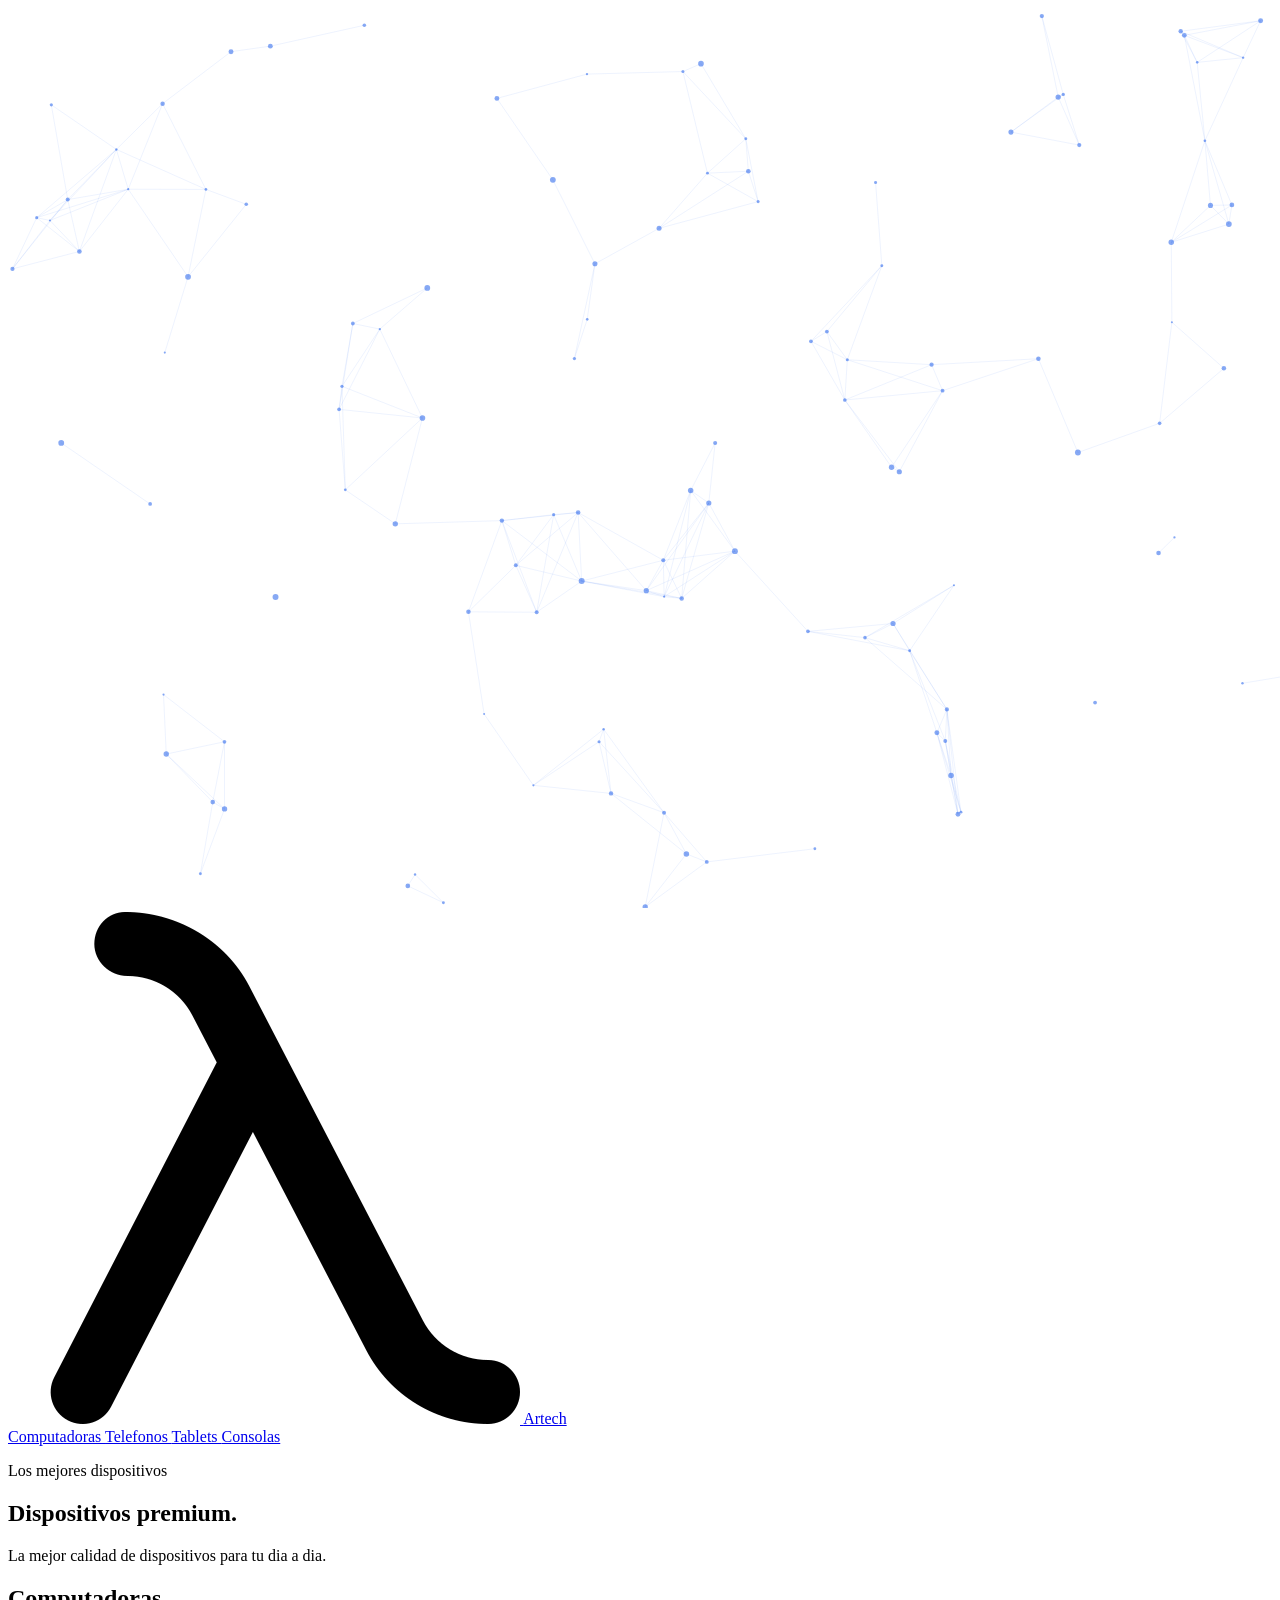
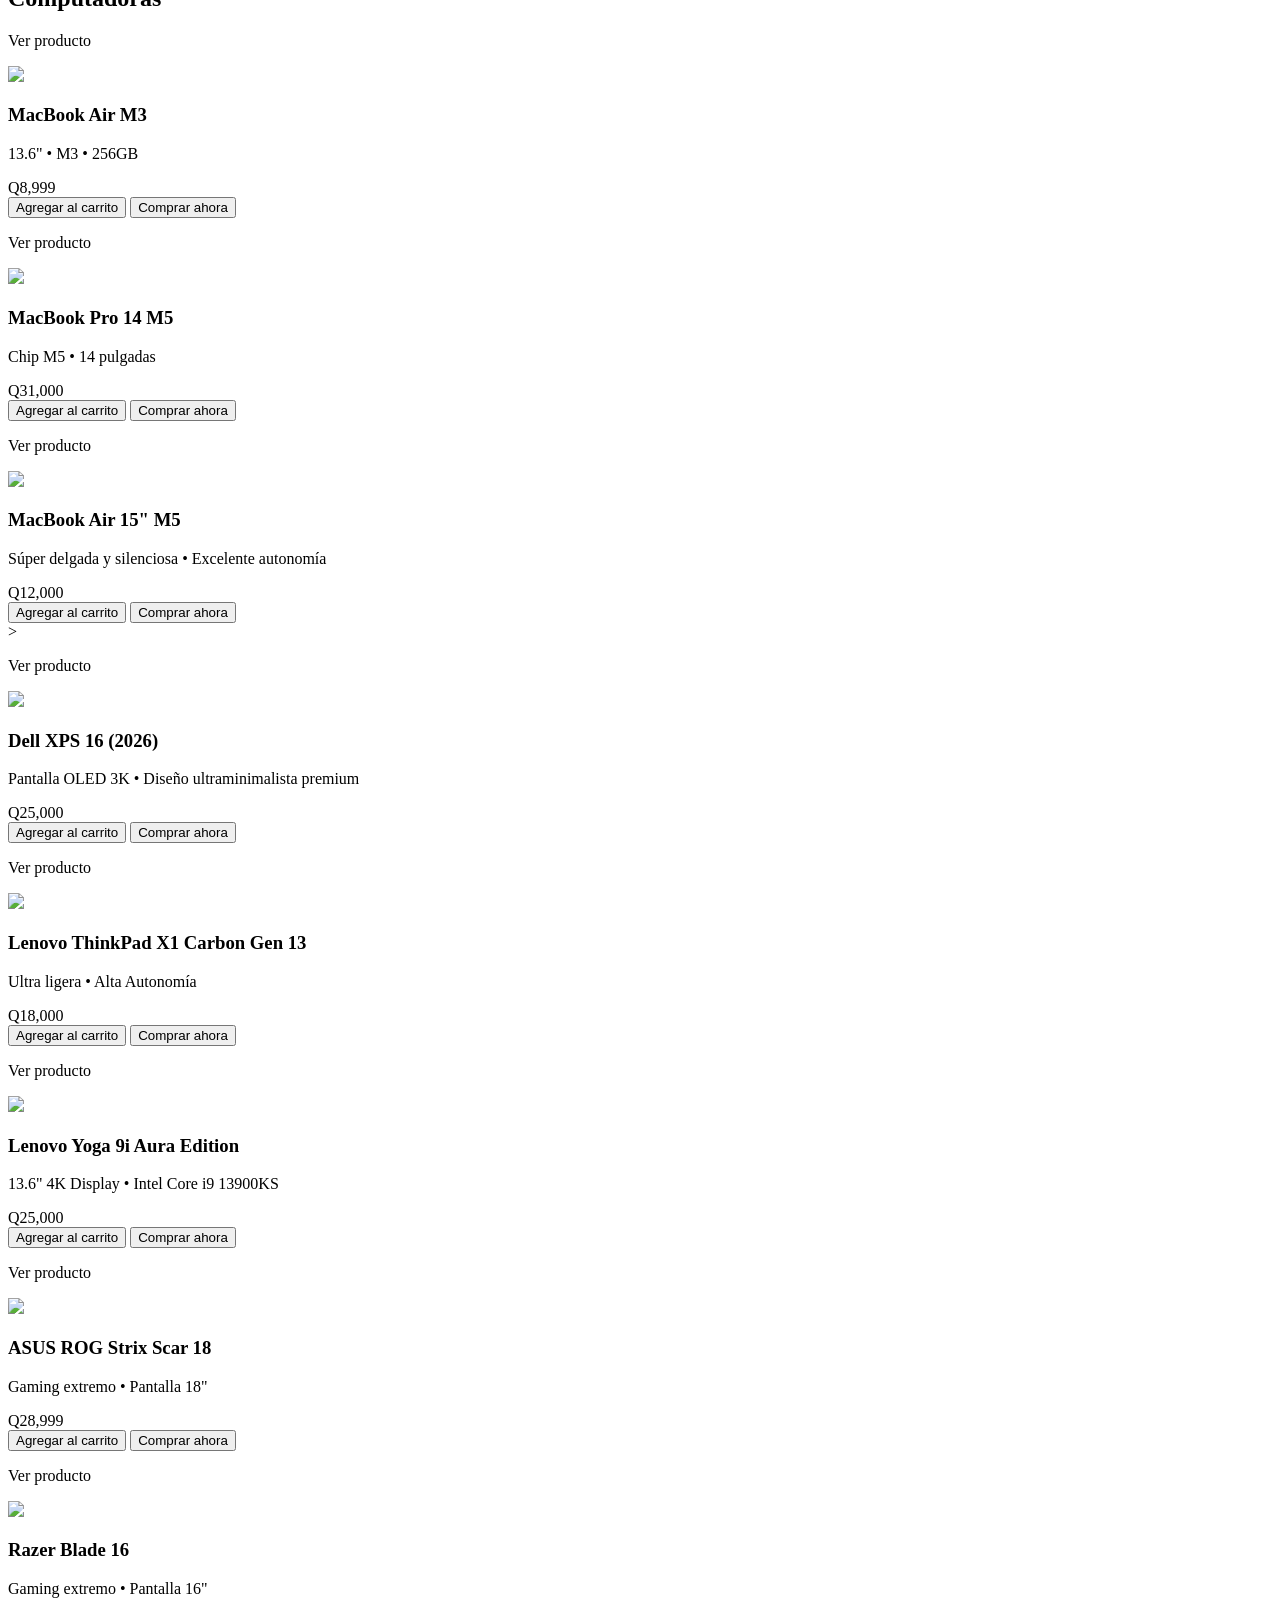
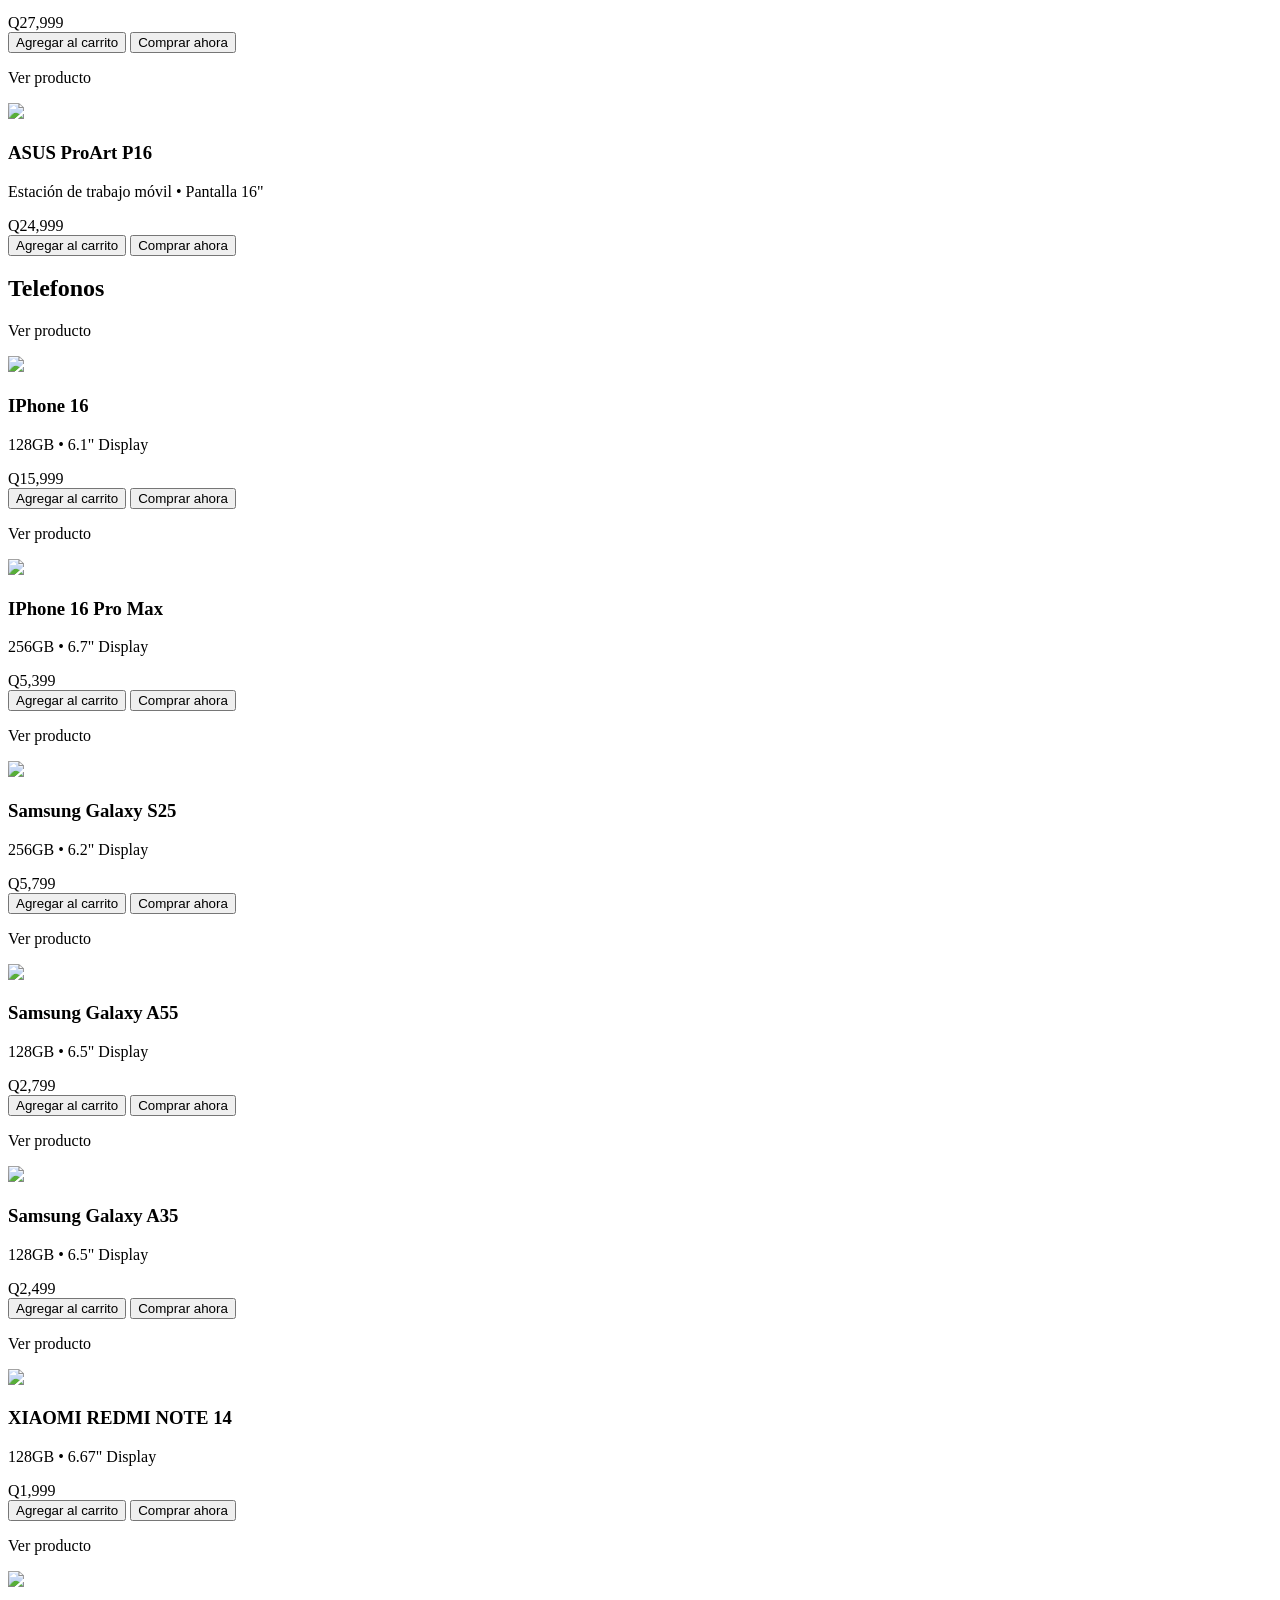
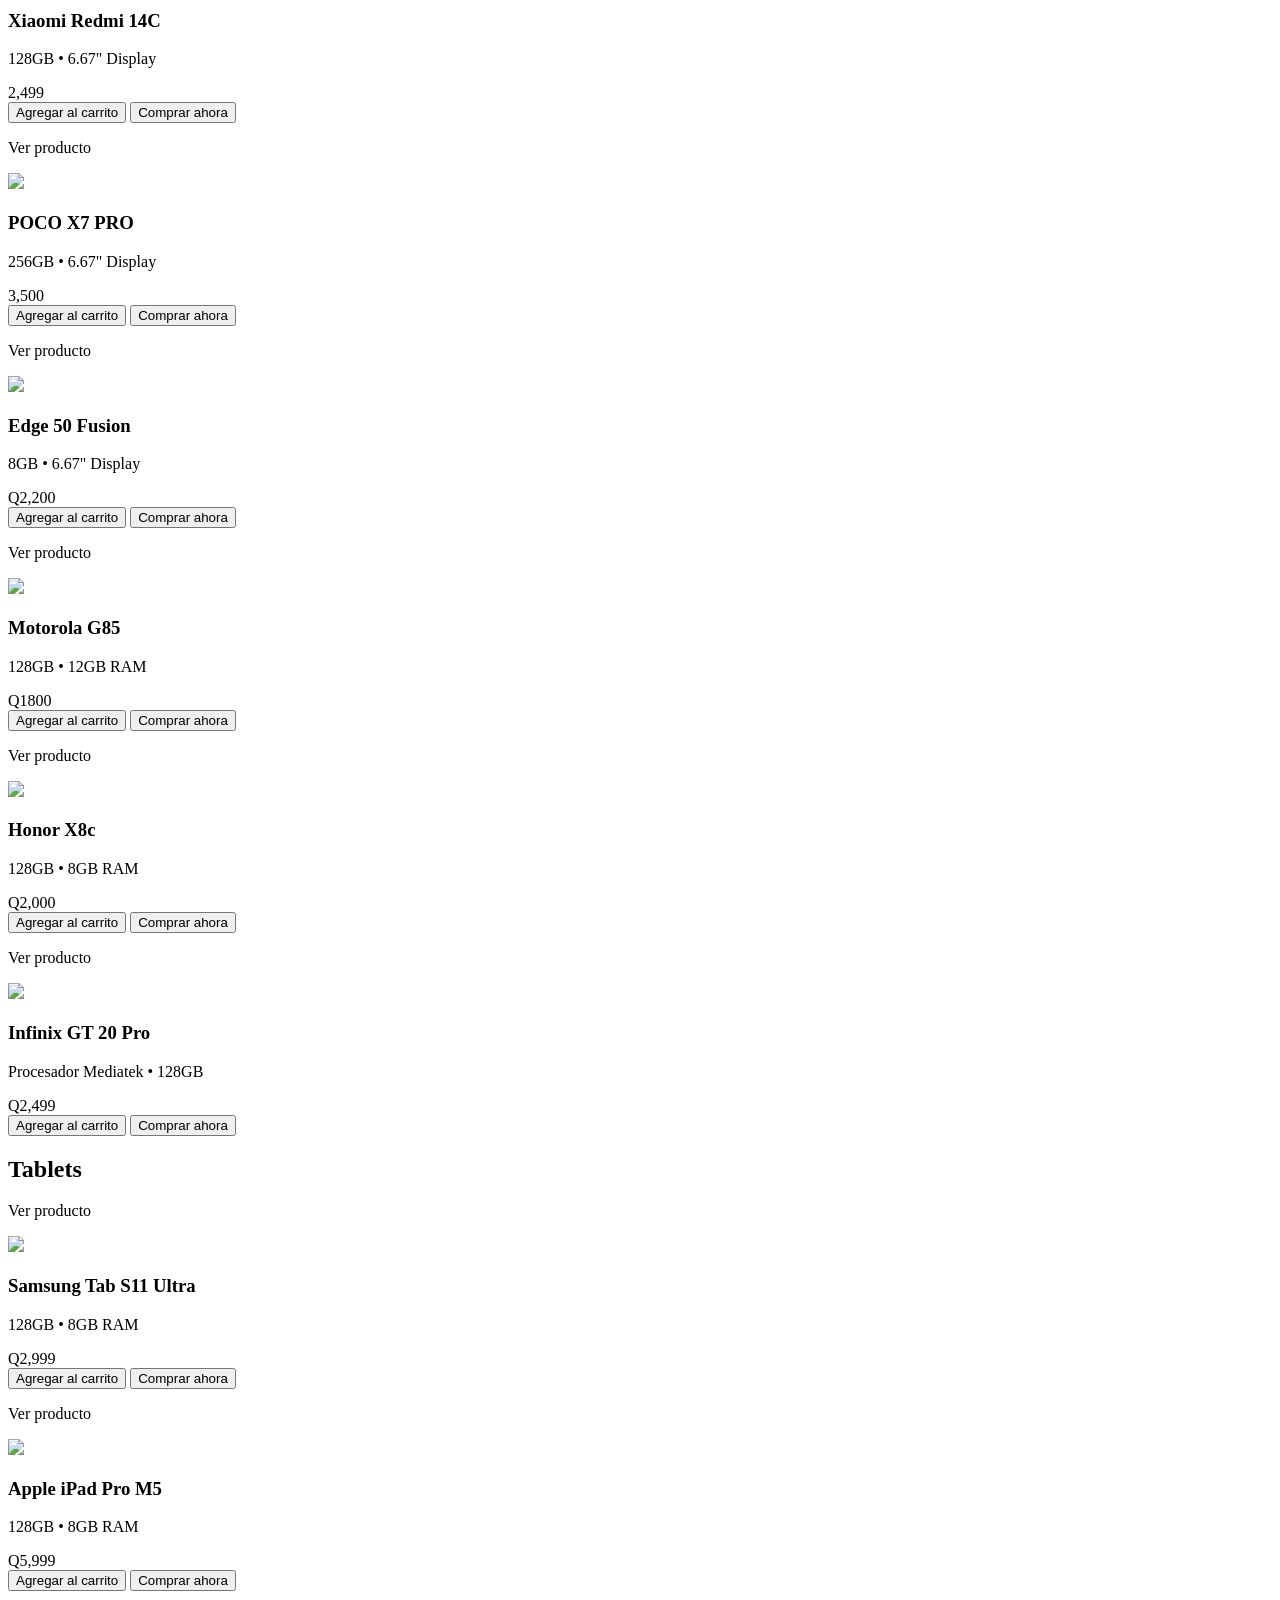
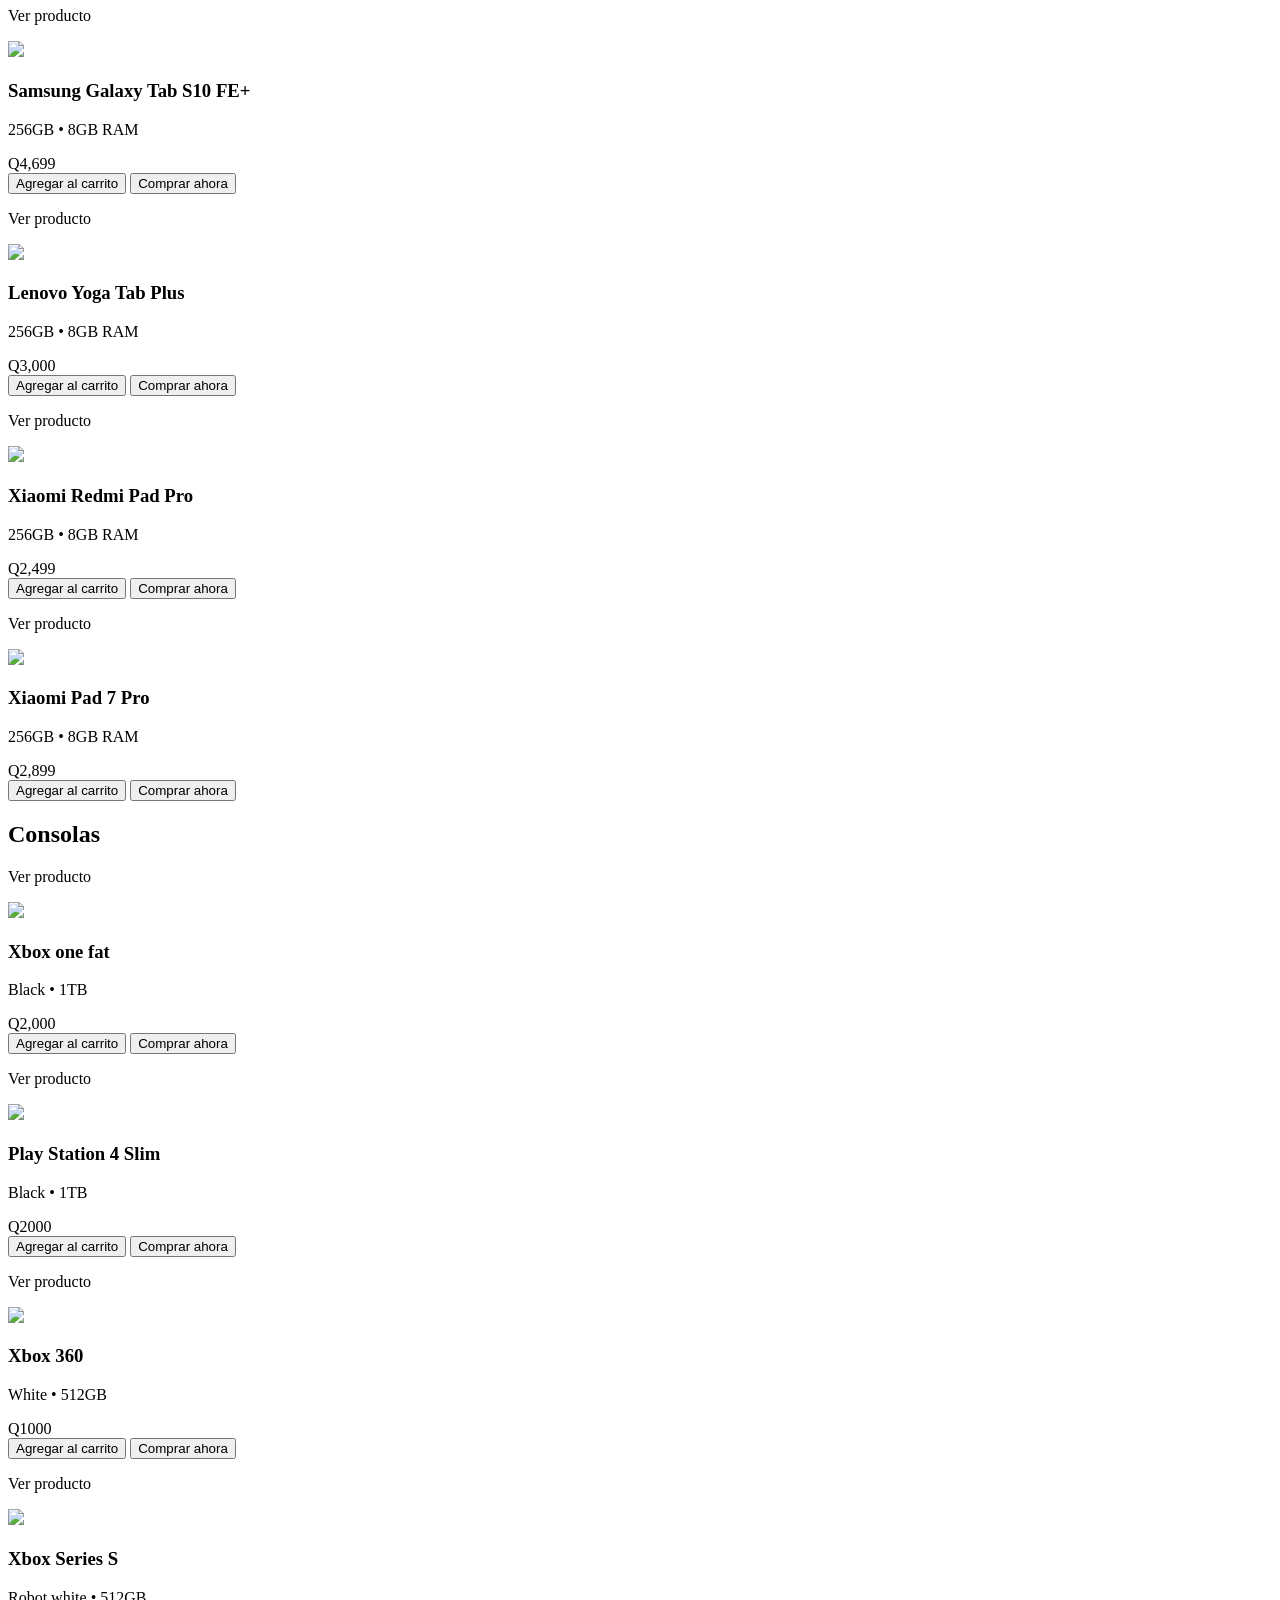
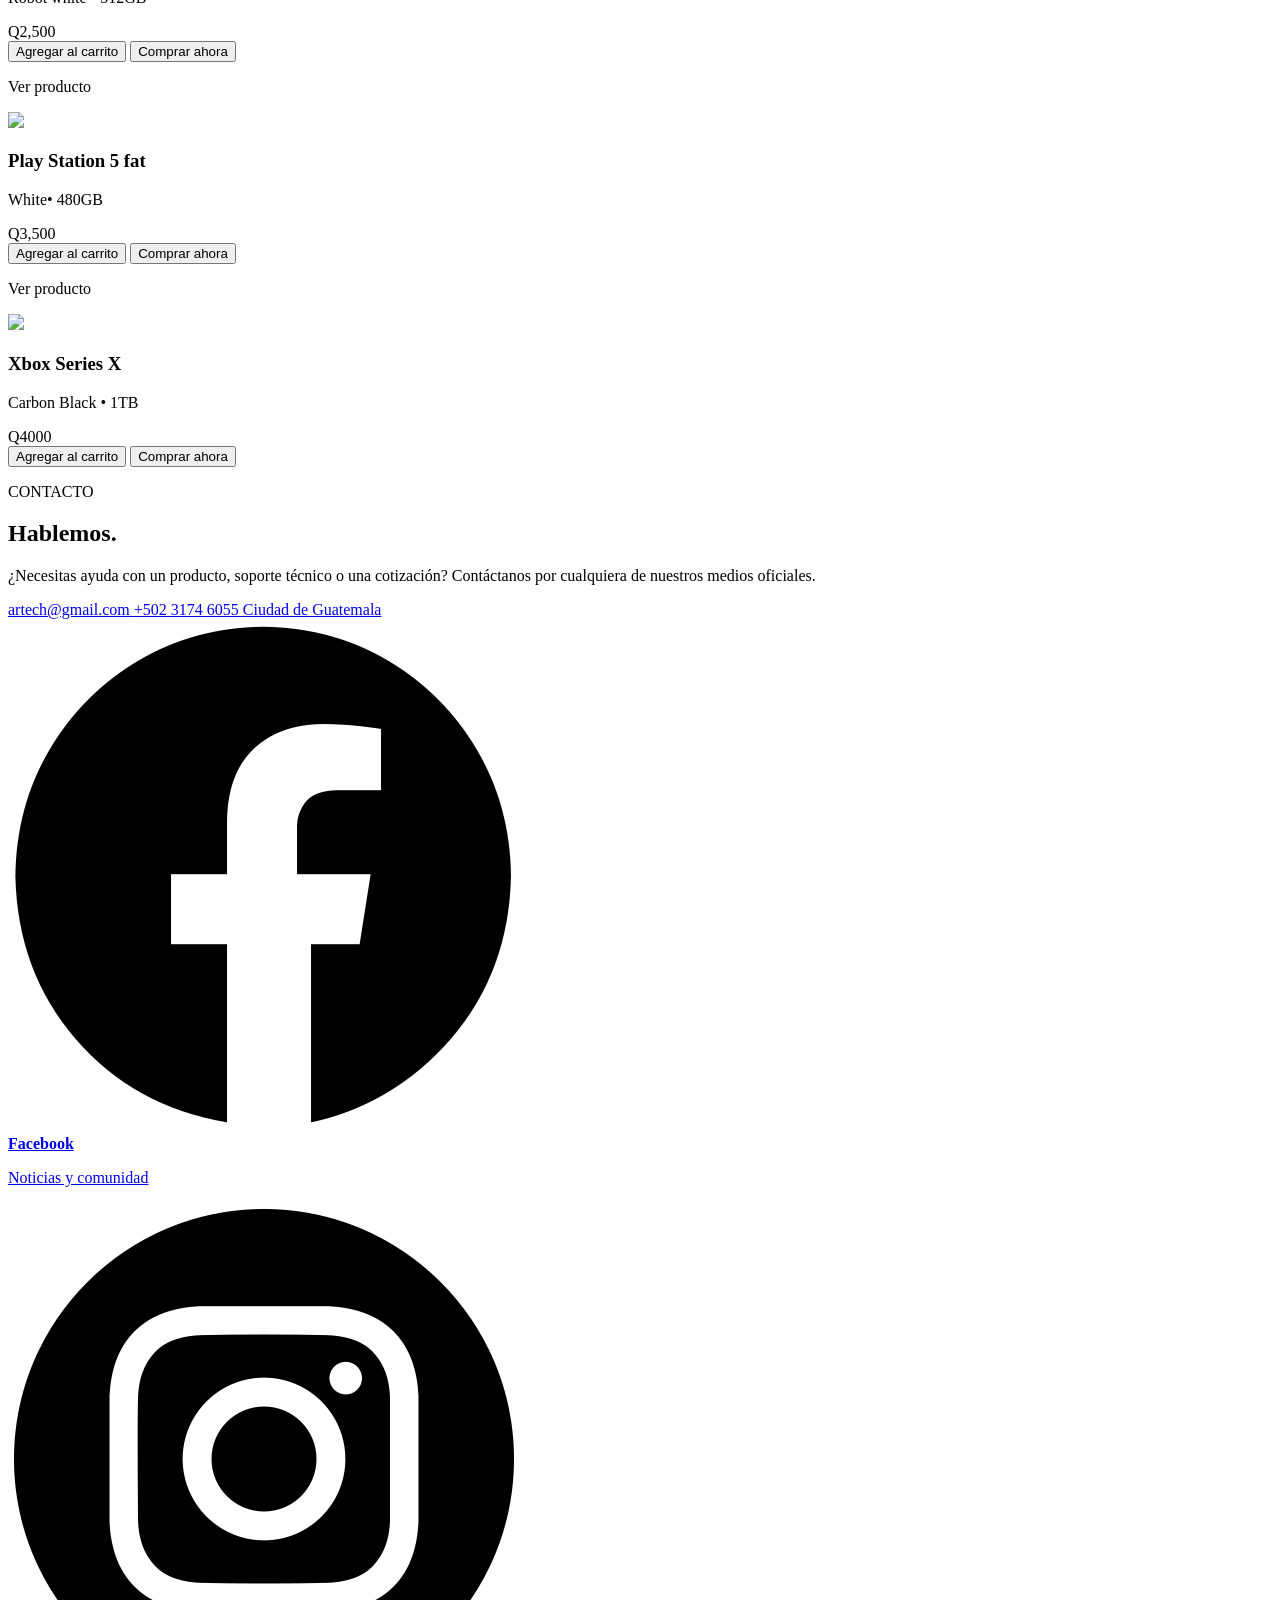
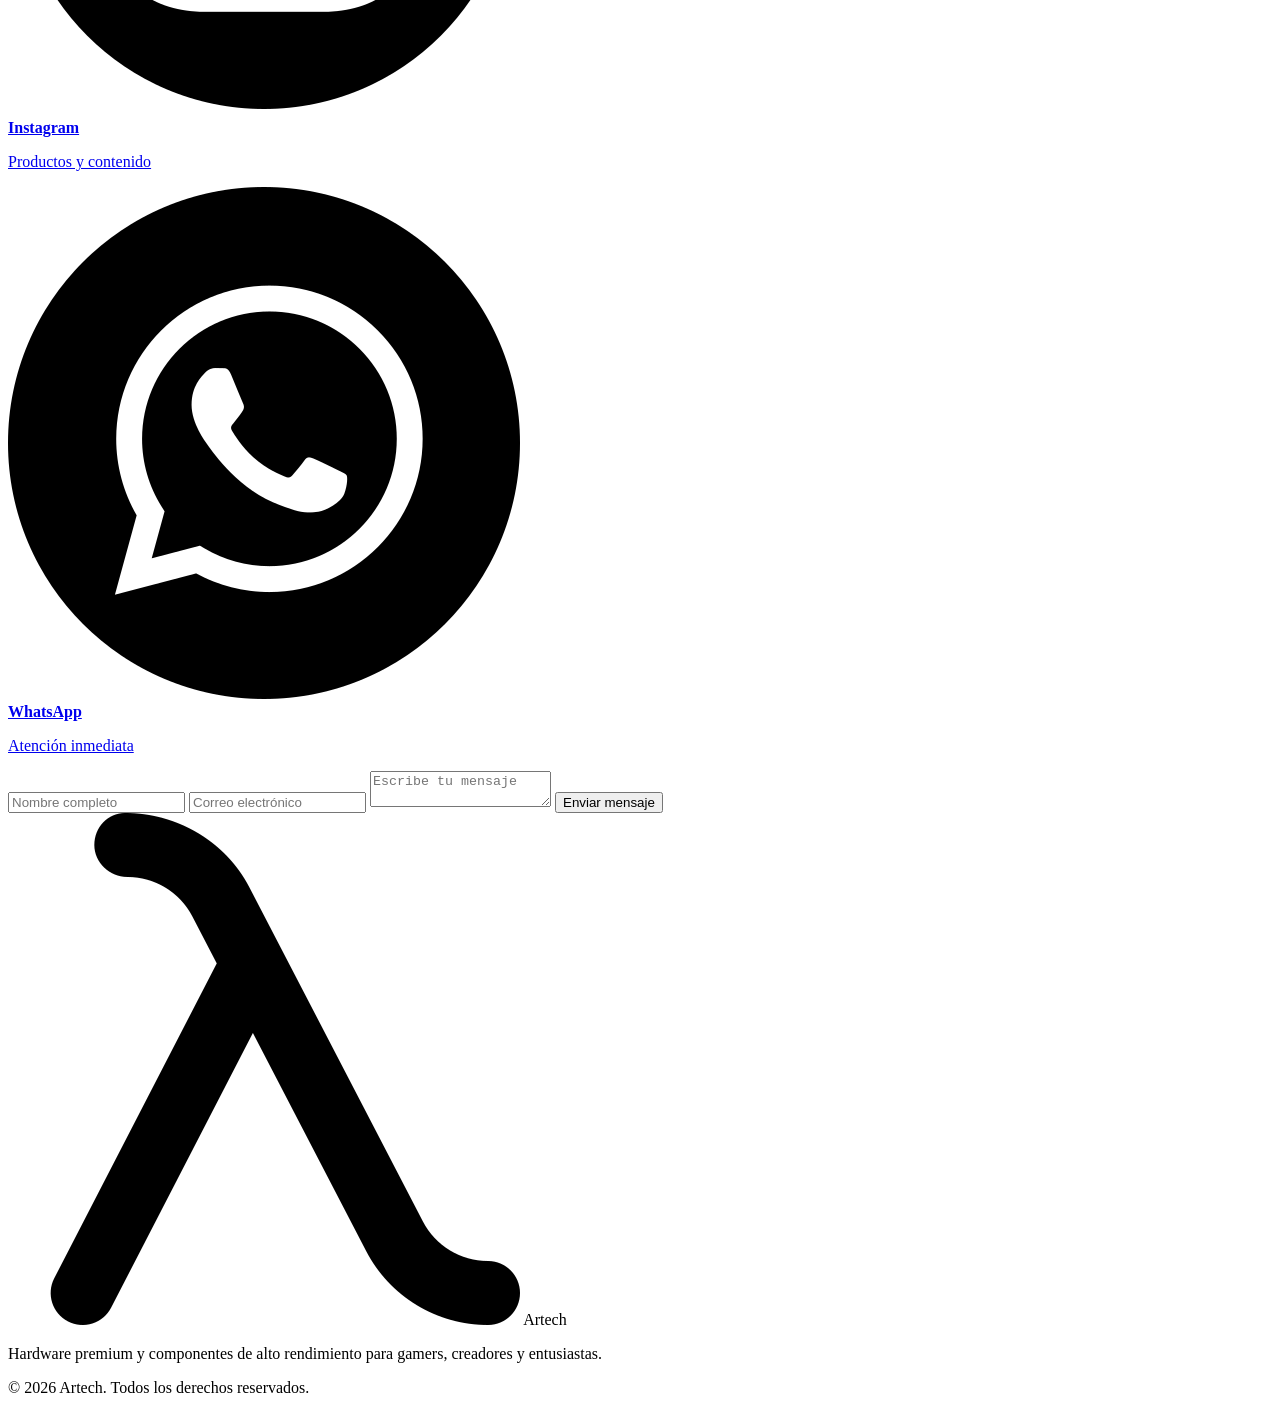
==== Electronica.html @ 74f15a22 "first commit" ====
<!DOCTYPE html>
<html lang="es">

<head>

    <meta charset="UTF-8">

    <meta name="viewport"
    content="width=device-width, initial-scale=1.0">

    <title>Artech | Electronica</title>

    <link rel="stylesheet"
    href="electronica.css">

    <link rel="preconnect"
    href="https://fonts.googleapis.com">

    <link href="https://fonts.googleapis.com/css2?family=Manrope:wght@300;400;500;600;700;800&display=swap"
    rel="stylesheet">

    <link rel="stylesheet"
    href="https://cdn-uicons.flaticon.com/2.6.0/uicons-regular-rounded/css/uicons-regular-rounded.css">

    <link rel="icon"
    type="image/png"
    href="lambda.png">

</head>

<body>
<canvas id="bgCanvas"></canvas>
<!-- HEADER -->

<header class="header">

    <a href="index.html"
    class="logo">

        <img src="lambda 2.png"
        alt="Logo">

        <span>
            Artech
        </span>

    </a>

    <nav class="nav">

        <a href="#computadoras ">
            Computadoras 
        </a>

        <a href="#telefonos">
            Telefonos
        </a>

        <a href="#tablets">
            Tablets
        </a>

        <a href="#consolas">
            Consolas
        </a>

           <a href="Cuenta.html"
          class="account-btn">

           <i class="fi fi-rr-user"></i>

             </a>

        <!-- CARRITO -->

            <a
            href="Carrito.html"
            class="carrito">

                <i class="fi fi-rr-cart-shopping-fast"></i>

                <span
                class="cart-count"
                id="cartCount">

                    0

                </span>

            </a>

    </nav>

</header>

<!-- HERO -->

<section class="hero">

    <div class="hero__content">

        <p class="hero__mini">
     Los mejores dispositivos
        </p>

        <h1>
            Dispositivos premium.
        </h1>

        <p class="hero__text">

        La mejor calidad de dispositivos para tu dia a dia.  
            
        

        </p>

    </div>

</section>

<!-- COMPUTADORAS -->

<section class="section" id="computadoras ">

    <h2>
        Computadoras
    </h2>
    
<div class="products">
    <!-- MACBOOK AIR M3 -->
<div class="product"
onclick= "window.location.href='Mackbook.html'">      


    <div class="card__overlay">
        <p>Ver producto</p>
    </div>

    <img src="https://www.notebookcheck.net/fileadmin/Notebooks/Apple/MacBook_Air_13_M3_10C_GPU/IMG_2758.JPG">

    <div class="product__info">

        <h3>MacBook Air M3</h3>

        <p>13.6" • M3 • 256GB</p>

        <span>Q8,999</span>

        <div class="product__buttons">

           <button
            onclick="
            event.stopPropagation();

            agregarAlCarrito(
            'MacBook Air M3',
            8999,
            'https://www.notebookcheck.net/fileadmin/Notebooks/Apple/MacBook_Air_13_M3_10C_GPU/IMG_2758.JPG'
            )">

                Agregar al carrito

            </button>

           <button
            class="buy-now"

            onclick="
            event.stopPropagation();

            comprarAhora(
            'MacBook Air M3',
            8999,
            'https://www.notebookcheck.net/fileadmin/Notebooks/Apple/MacBook_Air_13_M3_10C_GPU/IMG_2758.JPG'
            )">

                Comprar ahora

            </button>

        </div>

    </div>

</div>

<!-- MCBOOK PRO 14 M5 -->

<div class="product"
onclick="window.location.href='SanDisk-Extreme.html'">


    <div class="card__overlay">
        <p>Ver producto</p>
    </div>

    <img src="https://images.techeblog.com/wp-content/uploads/2025/10/15130928/macbook-pro-m5-announcement.jpg">

    <div class="product__info">

        <h3>MacBook Pro 14 M5</h3>

        <p>Chip M5 • 14 pulgadas</p>

        <span>Q31,000</span>

        <div class="product__buttons">

           <button
            onclick="
            event.stopPropagation();

            agregarAlCarrito(
            'MacBook Pro 14 M5',
            31000,
            'https://images.techeblog.com/wp-content/uploads/2025/10/15130928/macbook-pro-m5-announcement.jpg'
            )">

                Agregar al carrito

            </button>

           <button
            class="buy-now"

            onclick="
            event.stopPropagation();

            comprarAhora(
            'MacBook Pro 14 M5',
            31000,
            'https://images.techeblog.com/wp-content/uploads/2025/10/15130928/macbook-pro-m5-announcement.jpg'
            )">

                Comprar ahora

            </button>

        </div>

    </div>

</div>

<!--MacBook Air 15” M5 -->

<div class="product"
onclick="window.location.href='SanDisk-Extreme.html'">


    <div class="card__overlay">
        <p>Ver producto</p>
    </div>

    <img src="https://cdsassets.apple.com/live/7WUAS350/images/tech-specs/macbook-air-15-inch-m5.png">

    <div class="product__info">

        <h3>MacBook Air 15" M5</h3>

        <p>Súper delgada y silenciosa • Excelente autonomía</p>

        <span>Q12,000</span>

        <div class="product__buttons">

           <button
            onclick="
            event.stopPropagation();

            agregarAlCarrito(
            'MacBook Air 15 M5',
            12000,
            'https://cdsassets.apple.com/live/7WUAS350/images/tech-specs/macbook-air-15-inch-m5.png'
            )">

                Agregar al carrito

            </button>

           <button
            class="buy-now"

            onclick="
            event.stopPropagation();

            comprarAhora(
            'MacBook Air 15 M5',
            12000,
            'https://cdsassets.apple.com/live/7WUAS350/images/tech-specs/macbook-air-15-inch-m5.png'
            )">

                Comprar ahora

            </button>

        </div>

    </div>

</div>

<!-- Dell XPS 16 (2026) -->

<div class="product"
onclick="window.location.href='SanDisk-Extreme.html'">
    >

    <div class="card__overlay">
        <p>Ver producto</p>
    </div>

    <img src="https://hungphatlaptop.com/wp-content/uploads/2026/01/DELL-XPS-16-DA16260-2026-H2-1024x1024.jpeg">

    <div class="product__info">

        <h3>Dell XPS 16 (2026)</h3>

        <p>Pantalla OLED 3K • Diseño ultraminimalista premium</p>

        <span>Q25,000</span>

        <div class="product__buttons">

           <button
            onclick="
            event.stopPropagation();

            agregarAlCarrito(
            'Dell XPS 16 (2026)',
            25000,
            'https://hungphatlaptop.com/wp-content/uploads/2026/01/DELL-XPS-16-DA16260-2026-H2-1024x1024.jpeg'
            )">

                Agregar al carrito

            </button>

           <button
            class="buy-now"

            onclick="
            event.stopPropagation();

            comprarAhora(
            'Dell XPS 16 (2026)',
            25000,
            'https://hungphatlaptop.com/wp-content/uploads/2026/01/DELL-XPS-16-DA16260-2026-H2-1024x1024.jpeg'
            )">

                Comprar ahora

            </button>

        </div>

    </div>

</div>

<!-- Lenovo ThinkPad X1 Carbon Gen 13 -->

<div class="product"
onclick="window.location.href='SanDisk-Extreme.html'">

    <div class="card__overlay">
        <p>Ver producto</p>
    </div>

    <img src="https://tse2.mm.bing.net/th/id/OIP.UxDK5dj-x990VmILUJQEJAHaFp?rs=1&pid=ImgDetMain&o=7&rm=3">

    <div class="product__info">

        <h3>Lenovo ThinkPad X1 Carbon Gen 13</h3>

        <p>Ultra ligera • Alta Autonomía</p>

        <span>Q18,000</span>

        <div class="product__buttons">

           <button
            onclick="
            event.stopPropagation();

            agregarAlCarrito(
            'Lenovo ThinkPad X1 Carbon Gen 13',
            18000,
            'https://tse2.mm.bing.net/th/id/OIP.UxDK5dj-x990VmILUJQEJAHaFp?rs=1&pid=ImgDetMain&o=7&rm=3'
            )">

                Agregar al carrito

            </button>

           <button
            class="buy-now"

            onclick="
            event.stopPropagation();

            comprarAhora(
            'Lenovo ThinkPad X1 Carbon Gen 13',
            18000,
            'https://tse2.mm.bing.net/th/id/OIP.UxDK5dj-x990VmILUJQEJAHaFp?rs=1&pid=ImgDetMain&o=7&rm=3'
            )">

                Comprar ahora

            </button>

        </div>

    </div>

</div>

<!-- Lenovo Yoga 9i Aura Edition -->

<div class="product"
onclick="window.location.href='SanDisk-Extreme.html'">


    <div class="card__overlay">
        <p>Ver producto</p>
    </div>

    <img src="https://cdn.mos.cms.futurecdn.net/fFjPMjk2sVJ429ict9mTLm-1200-80.jpg">

    <div class="product__info">

        <h3>Lenovo Yoga 9i Aura Edition</h3>

        <p>13.6" 4K Display • Intel Core i9 13900KS</p>

        <span>Q25,000</span>

        <div class="product__buttons">

           <button
            onclick="
            event.stopPropagation();

            agregarAlCarrito(
            'Lenovo Yoga 9i Aura Edition',
            25000,
            'https://cdn.mos.cms.futurecdn.net/fFjPMjk2sVJ429ict9mTLm-1200-80.jpg'
            )">

                Agregar al carrito

            </button>

           <button
            class="buy-now"

            onclick="
            event.stopPropagation();

            comprarAhora(
            'Lenovo Yoga 9i Aura Edition',
            25000,
            'https://cdn.mos.cms.futurecdn.net/fFjPMjk2sVJ429ict9mTLm-1200-80.jpg'
            )">

                Comprar ahora

            </button>

        </div>

    </div>

</div>



        <!-- ASUS ROG Strix Scar 18 -->

           <div class="product"
            onclick="window.location.href='teamgroup.html'">

            <div class="card__overlay">

                <p>
                    Ver producto
                </p>

            </div>

            <img src="https://thetechbasic.com/wp-content/uploads/2023/09/ASUS-Rog-Strix-Scar-18-FEATURED.jpeg">

            <div class="product__info">

                <h3>
                    ASUS ROG Strix Scar 18
                </h3>

                <p>
                    Gaming extremo • Pantalla 18"
                </p>

                <span>
                 Q28,999
                </span>

                <div class="product__buttons">

                     <button
            onclick="
            event.stopPropagation();

            agregarAlCarrito(
                    'ASUS ROG Strix Scar 18',
                    28999,
                    'https://thetechbasic.com/wp-content/uploads/2023/09/ASUS-Rog-Strix-Scar-18-FEATURED.jpeg'
                    )">

                        Agregar al carrito

                    </button>

                     <button
            class="buy-now"

            onclick="
            event.stopPropagation();

            comprarAhora(
                    'ASUS ROG Strix Scar 18',
                    28999,
                    'https://thetechbasic.com/wp-content/uploads/2023/09/ASUS-Rog-Strix-Scar-18-FEATURED.jpeg'
                    )">

                        Comprar ahora

                    </button>

                </div>

            </div>

        </div>

        <!-- Razer Blade 16-->

           <div class="product"
            onclick="window.location.href='teamgroup.html'">

            <div class="card__overlay">
                <p>Ver producto</p>
            </div>

            <img src="https://tse3.mm.bing.net/th/id/OIP.iEFlo30nzLlQ9iuWB6npWQHaD4?rs=1&pid=ImgDetMain&o=7&rm=3">

            <div class="product__info">

                <h3>
                    Razer Blade 16
                </h3>

                <p>
                    Gaming extremo • Pantalla 16"
                </p>

                <span>
                    Q27,999
                </span>

                <div class="product__buttons">

                     <button
            onclick="
            event.stopPropagation();

            agregarAlCarrito(
                    'Razer Blade 16',
                    27999,
                    'https://tse3.mm.bing.net/th/id/OIP.iEFlo30nzLlQ9iuWB6npWQHaD4?rs=1&pid=ImgDetMain&o=7&rm=3'
                    )">

                        Agregar al carrito

                    </button>

                     <button
            class="buy-now"

            onclick="
            event.stopPropagation();

            comprarAhora(
                    'Razer Blade 16',
                    27999,
                    'https://tse3.mm.bing.net/th/id/OIP.iEFlo30nzLlQ9iuWB6npWQHaD4?rs=1&pid=ImgDetMain&o=7&rm=3'
                    )">

                        Comprar ahora

                    </button>

                </div>

            </div>

        </div>

        <!-- ASUS ProArt P16 -->

           <div class="product"
            onclick="window.location.href='teamgroup.html'">

            <div class="card__overlay">
                <p>Ver producto</p>
            </div>

            <img src="https://www.fortressofsolitude.co.za/wp-content/uploads/2024/08/ASUS-ProArt-P16-01.jpg">

            <div class="product__info">

                <h3>
                    ASUS ProArt P16
                </h3>

                <p>
                    Estación de trabajo móvil • Pantalla 16"
                </p>

                <span>
                    Q24,999
                </span>

                <div class="product__buttons">

                     <button
            onclick="
            event.stopPropagation();

            agregarAlCarrito(
                    'ASUS ProArt P16',
                    24999,
                    'https://www.fortressofsolitude.co.za/wp-content/uploads/2024/08/ASUS-ProArt-P16-01.jpg'
                    )">

                        Agregar al carrito

                    </button>

                     <button
            class="buy-now"

            onclick="
            event.stopPropagation();

            comprarAhora(
                    'ASUS ProArt P16',
                    24999,
                    'https://www.fortressofsolitude.co.za/wp-content/uploads/2024/08/ASUS-ProArt-P16-01.jpg'
                    )">

                        Comprar ahora

                    </button>

                </div>

            </div>

        </div>

       

    </div>

</section>

<!--TELEFONOS -->

<section class="section"
id="graficas">

    <h2>
        Telefonos
    </h2>
    <!--IPHONE 16--> 
<div class="products">
<div
class="product"
onclick="window.location.href='sandisk-extreme.html'">

    <div class="card__overlay">
        <p>Ver producto</p>
    </div>

    <img src="https://http2.mlstatic.com/D_Q_NP_2X_677076-MLU79116568655_092024-V.webp">

    <div class="product__info">

        <h3>IPhone 16</h3>

        <p>128GB • 6.1" Display</p>

        <span>Q15,999</span>

        <div class="product__buttons">

            <button onclick="agregarAlCarrito('IPhone 16',15999,
            'https://http2.mlstatic.com/D_Q_NP_2X_677076-MLU79116568655_092024-V.webp')">

                Agregar al carrito

            </button>

            <button class="buy-now"
            onclick="comprarAhora('IPhone 16',15999,
            'https://http2.mlstatic.com/D_Q_NP_2X_677076-MLU79116568655_092024-V.webp')">

                Comprar ahora

            </button>

        </div>

    </div>

</div>

<!-- IPHONE 16 Pro Max -->

<div
class="product"
onclick="window.location.href='sandisk-extreme.html'">

    <div class="card__overlay">
        <p>Ver producto</p>
    </div>

    <img src="https://bravadowireless.com/wp-content/uploads/2024/09/iPhone-16ProMAX-1.png">

    <div class="product__info">

        <h3>IPhone 16 Pro Max</h3>

        <p> 256GB • 6.7" Display</p>

        <span>Q5,399</span>

        <div class="product__buttons">

            <button onclick="agregarAlCarrito('IPhone 16 Pro Max',5399,'https://bravadowireless.com/wp-content/uploads/2024/09/iPhone-16ProMAX-1.png')">

                Agregar al carrito

            </button>

            <button class="buy-now"
            onclick="comprarAhora('IPhone 16 Pro Max',5399,'https://bravadowireless.com/wp-content/uploads/2024/09/iPhone-16ProMAX-1.png')">

                Comprar ahora

            </button>

        </div>

    </div>

</div>

<!-- SAMSUNG GALAXY S25 -->

<div
class="product"
onclick="window.location.href='sandisk-extreme.html'">

    <div class="card__overlay">
        <p>Ver producto</p>
    </div>

    <img src="https://tienda.clarochile.cl/wcsstore/CLAROCL_CAT_AS/Equipos/SAMSUNG_S25_128_NAVY/SamsungS25navy_1_1170x1500.png">

    <div class="product__info">

        <h3>Samsung Galaxy S25</h3>

        <p>256GB • 6.2" Display</p>

        <span>Q5,799</span>

        <div class="product__buttons">

            <button onclick="agregarAlCarrito('Samsung Galaxy S25',5799,'https://tienda.clarochile.cl/wcsstore/CLAROCL_CAT_AS/Equipos/SAMSUNG_S25_128_NAVY/SamsungS25navy_1_1170x1500.png')">

                Agregar al carrito

            </button>

            <button class="buy-now"
            onclick="comprarAhora('Samsung Galaxy S25',5799,'https://tienda.clarochile.cl/wcsstore/CLAROCL_CAT_AS/Equipos/SAMSUNG_S25_128_NAVY/SamsungS25navy_1_1170x1500.png')">

                Comprar ahora

            </button>

        </div>

    </div>

</div>

<!-- SAMSUNG GALAXY A55-->

<div
class="product"
onclick="window.location.href='sandisk-extreme.html'">

    <div class="card__overlay">
        <p>Ver producto</p>
    </div>

    <img src="https://tse1.mm.bing.net/th/id/OIP.iTFvcLMr6_B70CZVw2SXWgHaHa?w=800&h=800&rs=1&pid=ImgDetMain&o=7&rm=3">

    <div class="product__info">

        <h3>Samsung Galaxy A55</h3>

        <p>128GB • 6.5" Display</p>

        <span>Q2,799</span>

        <div class="product__buttons">

            <button onclick="agregarAlCarrito('Samsung Galaxy A55',2799,'https://tse1.mm.bing.net/th/id/OIP.iTFvcLMr6_B70CZVw2SXWgHaHa?w=800&h=800&rs=1&pid=ImgDetMain&o=7&rm=3')">

                Agregar al carrito

            </button>

            <button class="buy-now"
            onclick="comprarAhora('Samsung Galaxy A55',2799,'https://tse1.mm.bing.net/th/id/OIP.iTFvcLMr6_B70CZVw2SXWgHaHa?w=800&h=800&rs=1&pid=ImgDetMain&o=7&rm=3')">

                Comprar ahora

            </button>

        </div>

    </div>

</div>

<!-- SAMSUNG GALAXY A35-->

<div
class="product"
onclick="window.location.href='sandisk-extreme.html'">

    <div class="card__overlay">
        <p>Ver producto</p>
    </div>

    <img src="https://avechi.co.ke/wp-content/uploads/2024/03/Samsung-Galaxy-A35-5G-yellow1-788x788.jpg">

    <div class="product__info">

        <h3>Samsung Galaxy A35</h3>

        <p>128GB • 6.5" Display</p>

        <span>Q2,499</span>

        <div class="product__buttons">

            <button onclick="agregarAlCarrito('Samsung Galaxy A35',2499,'https://avechi.co.ke/wp-content/uploads/2024/03/Samsung-Galaxy-A35-5G-yellow1-788x788.jpg')">

                Agregar al carrito

            </button>

            <button class="buy-now"
            onclick="comprarAhora('Samsung Galaxy A35',2499,'https://avechi.co.ke/wp-content/uploads/2024/03/Samsung-Galaxy-A35-5G-yellow1-788x788.jpg')">

                Comprar ahora

            </button>

        </div>

    </div>

</div>

<!-- XIAOMI REDMI NOTE 14 -->

<div
class="product"
onclick="window.location.href='sandisk-extreme.html'">

    <div class="card__overlay">
        <p>Ver producto</p>
    </div>

    <img src="https://media.ldlc.com/r1600/ld/products/00/06/20/00/LD0006200091.jpg">

    <div class="product__info">

        <h3>XIAOMI REDMI NOTE 14</h3>

        <p>128GB • 6.67" Display</p>

        <span>Q1,999</span>

        <div class="product__buttons">

            <button onclick="agregarAlCarrito('XIAOMI REDMI NOTE 14',1999,'https://media.ldlc.com/r1600/ld/products/00/06/20/00/LD0006200091.jpg')">

                Agregar al carrito

            </button>

            <button class="buy-now"
            onclick="comprarAhora('XIAOMI REDMI NOTE 14',1999,'https://media.ldlc.com/r1600/ld/products/00/06/20/00/LD0006200091.jpg')">

                Comprar ahora

            </button>

        </div>

    </div>

</div>

<!-- XIAOMI REDMI 14C-->

<div
class="product"
onclick="window.location.href='sandisk-extreme.html'">

    <div class="card__overlay">
        <p>Ver producto</p>
    </div>

    <img src="https://imagedelivery.net/4fYuQyy-r8_rpBpcY7lH_A/falabellaPE/139060033_01/w=800,h=800,fit=pad">

    <div class="product__info">

        <h3>Xiaomi Redmi 14C</h3>

        <p>128GB • 6.67" Display</p>

        <span>2,499</span>

        <div class="product__buttons">

            <button onclick="agregarAlCarrito('Xiaomi Redmi 14C',2499,'https://imagedelivery.net/4fYuQyy-r8_rpBpcY7lH_A/falabellaPE/139060033_01/w=800,h=800,fit=pad')">

                Agregar al carrito

            </button>

            <button class="buy-now"
            onclick="comprarAhora('Xiaomi Redmi 14C',2499,'https://imagedelivery.net/4fYuQyy-r8_rpBpcY7lH_A/falabellaPE/139060033_01/w=800,h=800,fit=pad')">

                Comprar ahora

            </button>

        </div>

    </div>

</div>

<!-- POCO X7 PRO -->

<div
class="product"
onclick="window.location.href='sandisk-extreme.html'">

    <div class="card__overlay">
        <p>Ver producto</p>
    </div>

    <img src="https://cdn.movertix.com/media/catalog/product/cache/image/1200x/x/i/xiaomi-poco-x7-pro-5g-dual-sim-black-256gb-and-12gb-ram_1.jpg">

    <div class="product__info">

        <h3>POCO X7 PRO</h3>

        <p>256GB • 6.67" Display</p>

        <span>3,500</span>

        <div class="product__buttons">

            <button onclick="agregarAlCarrito('POCO X7 PRO',3500,'https://cdn.movertix.com/media/catalog/product/cache/image/1200x/x/i/xiaomi-poco-x7-pro-5g-dual-sim-black-256gb-and-12gb-ram_1.jpg')">

                Agregar al carrito

            </button>

            <button class="buy-now"
            onclick="comprarAhora('POCO X7 PRO',3500,'https://cdn.movertix.com/media/catalog/product/cache/image/1200x/x/i/xiaomi-poco-x7-pro-5g-dual-sim-black-256gb-and-12gb-ram_1.jpg')">

                Comprar ahora

            </button>

        </div>

    </div>

</div>

<!-- EDGE 50 FUSION -->

<div
class="product"
onclick="window.location.href='sandisk-extreme.html'">

    <div class="card__overlay">
        <p>Ver producto</p>
    </div>

    <img src="https://resources.claroshop.com/medios-plazavip/t1/1738358335EDGE50FUSIONVERDE111jpg">

    <div class="product__info">

        <h3>Edge 50 Fusion</h3>

        <p>8GB • 6.67" Display</p>

        <span>Q2,200</span>

        <div class="product__buttons">

            <button onclick="agregarAlCarrito('Edge 50 Fusion',2200,'https://resources.claroshop.com/medios-plazavip/t1/1738358335EDGE50FUSIONVERDE111jpg')">

                Agregar al carrito

            </button>

            <button class="buy-now"
            onclick="comprarAhora('Edge 50 Fusion',2200,'https://resources.claroshop.com/medios-plazavip/t1/1738358335EDGE50FUSIONVERDE111jpg')">

                Comprar ahora

            </button>

        </div>

    </div>

</div>

<!--MOTOROLA G85-->

<div
class="product"
onclick="window.location.href='sandisk-extreme.html'">

    <div class="card__overlay">
        <p>Ver producto</p>
    </div>

    <img src="https://http2.mlstatic.com/D_NQ_NP_859662-MLU78708153265_082024-O.webp">

    <div class="product__info">

        <h3>Motorola G85</h3>

        <p>128GB • 12GB RAM</p>

        <span>Q1800</span>

        <div class="product__buttons">

            <button onclick="agregarAlCarrito('Motorola G85',1800,'https://http2.mlstatic.com/D_NQ_NP_859662-MLU78708153265_082024-O.webp')">

                Agregar al carrito

            </button>

            <button class="buy-now"
            onclick="comprarAhora('Motorola G85',1800,'https://http2.mlstatic.com/D_NQ_NP_859662-MLU78708153265_082024-O.webp')">

                Comprar ahora

            </button>

        </div>

    </div>

</div>

   

        <!-- Honor X8c -->

           <div class="product"
            onclick="window.location.href='teamgroup.html'">

            <div class="card__overlay">
                <p>Ver producto</p>
            </div>

            <img src="https://ir.ozone.ru/s3/multimedia-1-t/c1000/7283432945.jpg">

            <div class="product__info">

                <h3>
                    Honor X8c
                </h3>

                <p>
                    128GB • 8GB RAM
                </p>

                <span>
                    Q2,000
                </span>

                <div class="product__buttons">

                     <button
            onclick="
            event.stopPropagation();

            agregarAlCarrito(
                    'Honor X8c',
                    2000,
                    'https://ir.ozone.ru/s3/multimedia-1-t/c1000/7283432945.jpg'
                    )">

                        Agregar al carrito

                    </button>

                     <button
            class="buy-now"

            onclick="
            event.stopPropagation();

            comprarAhora(
                    'Honor X8c',
                    2000,
                    'https://ir.ozone.ru/s3/multimedia-1-t/c1000/7283432945.jpg'
                    )">

                        Comprar ahora

                    </button>

                </div>

            </div>

        </div>

        <!-- Infinix GT 20 pro  -->

           <div class="product"
            onclick="window.location.href='teamgroup.html'">

            <div class="card__overlay">
                <p>Ver producto</p>
            </div>

            <img src="https://www.oled-info.com/sites/default/files/2024-04/Infinix-GT-20-Pro.jpg">

            <div class="product__info">

                <h3>
                    Infinix GT 20 Pro
                </h3>

                <p>
                    Procesador Mediatek • 128GB
                </p>

                <span>
                    Q2,499
                </span>

                <div class="product__buttons">

                     <button
            onclick="
            event.stopPropagation();

            agregarAlCarrito(
                    'Infinix GT 20 Pro',
                    2499,
                    'https://www.oled-info.com/sites/default/files/2024-04/Infinix-GT-20-Pro.jpg'   
                    )">

                        Agregar al carrito

                    </button>

                     <button
            class="buy-now"

            onclick="
            event.stopPropagation();

            comprarAhora(
                    'Infinix GT 20 Pro',
                    2499,
                    'https://www.oled-info.com/sites/default/files/2024-04/Infinix-GT-20-Pro.jpg'   
                    )">

                        Comprar ahora

                    </button>

                </div>

            </div>

        </div>

        

        
    </div>

</section>
<!-- TABLETS-->

<section class="section" id="ram">

    <h2>Tablets</h2>

    <div class="products">

        <!-- Samsung Tab s11 ultra -->

           <div class="product"
            onclick="window.location.href='teamgroup.html'">

            <div class="card__overlay">
                <p>Ver producto</p>
            </div>

            <img src="https://www.geeky-gadgets.com/wp-content/uploads/2025/08/samsung-galaxy-tab-s11-ultra-design-display_optimized.jpg">

            <div class="product__info">

                <h3>Samsung Tab S11 Ultra</h3>

                <p>128GB • 8GB RAM</p>

                <span>Q2,999</span>

                <div class="product__buttons">

                     <button
            onclick="
            event.stopPropagation();

            agregarAlCarrito(
                    'Samsung Tab S11 Ultra',
                    2999,
                    'https://www.geeky-gadgets.com/wp-content/uploads/2025/08/samsung-galaxy-tab-s11-ultra-design-display_optimized.jpg'
                    )">

                        Agregar al carrito

                    </button>

                     <button
            class="buy-now"

            onclick="
            event.stopPropagation();

            comprarAhora(
                    'Samsung Tab S11 Ultra',
                    2999,
                    'https://www.geeky-gadgets.com/wp-content/uploads/2025/08/samsung-galaxy-tab-s11-ultra-design-display_optimized.jpg'
                    )">

                        Comprar ahora

                    </button>

                </div>

            </div>

        </div>

        <!-- Ipad Pro M5 -->

           <div class="product"
            onclick="window.location.href='teamgroup.html'">

            <div class="card__overlay">
                <p>Ver producto</p>
            </div>

            <img src="https://tse3.mm.bing.net/th/id/OIP.9Kc8PFjY82sADK7H4CB9dwHaD4?rs=1&pid=ImgDetMain&o=7&rm=3">

            <div class="product__info">

                <h3>Apple iPad Pro M5</h3>

                <p>128GB • 8GB RAM</p>

                <span>Q5,999</span>

                <div class="product__buttons">

                     <button
            onclick="
            event.stopPropagation();

            agregarAlCarrito(
                    'Apple iPad Pro M5',
                    5999,
                    'https://tse3.mm.bing.net/th/id/OIP.9Kc8PFjY82sADK7H4CB9dwHaD4?rs=1&pid=ImgDetMain&o=7&rm=3'
                    )">

                        Agregar al carrito

                    </button>

                     <button
            class="buy-now"

            onclick="
            event.stopPropagation();

            comprarAhora(
                    'Apple iPad Pro M5',
                    5999,
                    'https://tse3.mm.bing.net/th/id/OIP.9Kc8PFjY82sADK7H4CB9dwHaD4?rs=1&pid=ImgDetMain&o=7&rm=3'
                    )">

                        Comprar ahora

                    </button>

                </div>

            </div>

        </div>

        <!-- Samsung Galaxy Tab S10 FE+ -->

           <div class="product"
            onclick="window.location.href='teamgroup.html'">

            <div class="card__overlay">
                <p>Ver producto</p>
            </div>

            <img src="https://tse2.mm.bing.net/th/id/OIP.X4pYbBqAYUo_VuijNZyhJgHaHa?rs=1&pid=ImgDetMain&o=7&rm=3">

            <div class="product__info">

                <h3>Samsung Galaxy Tab S10 FE+</h3>

                <p>256GB • 8GB RAM</p>

                <span>Q4,699</span>

                <div class="product__buttons">

                     <button
            onclick="
            event.stopPropagation();

            agregarAlCarrito(
                    'Samsung Galaxy Tab S10 FE+',
                    4699,
                    'https://tse2.mm.bing.net/th/id/OIP.X4pYbBqAYUo_VuijNZyhJgHaHa?rs=1&pid=ImgDetMain&o=7&rm=3'
                    )">

                        Agregar al carrito

                    </button>

                     <button
            class="buy-now"

            onclick="
            event.stopPropagation();

            comprarAhora(
                    'Samsung Galaxy Tab S10 FE+',
                    4699,
                    'https://tse2.mm.bing.net/th/id/OIP.X4pYbBqAYUo_VuijNZyhJgHaHa?rs=1&pid=ImgDetMain&o=7&rm=3'
                    )">

                        Comprar ahora

                    </button>

                </div>

            </div>

        </div>

        <!-- Lenovo Yoga Tab Plus -->

        <div class="product"
            onclick="window.location.href='Teamgroup.html'">
             <div class="card__overlay">
                <p>Ver producto</p>
            </div>

            <img src="https://p3-ofp.static.pub/ShareResource/we/images/PN-list-image/Lenovo-Yoga-Tab-Plus.png">

            <div class="product__info">

                <h3>Lenovo Yoga Tab Plus</h3>

                <p>256GB • 8GB RAM</p>

                <span>Q3,000</span>

                <div class="product__buttons">

                    <button
                        onclick="event.stopPropagation(); 
                        
                        agregarAlCarrito(
                            'Lenovo Yoga Tab Plus',
                            3000,
                            'https://p3-ofp.static.pub/ShareResource/we/images/PN-list-image/Lenovo-Yoga-Tab-Plus.png'
                        )">

                        Agregar al carrito

                    </button>

                     <button
            class="buy-now"

            onclick="
            event.stopPropagation();

            comprarAhora(
                    'Lenovo Yoga Tab Plus',
                    3000,
                    'https://p3-ofp.static.pub/ShareResource/we/images/PN-list-image/Lenovo-Yoga-Tab-Plus.png'
                    )">

                        Comprar ahora

                    </button>

                </div>

            </div>

        </div>

        <!-- Xiaomi Redmi Pad Pro -->

           <div class="product"
            onclick="window.location.href='teamgroup.html'">

            <div class="card__overlay">
                <p>Ver producto</p>
            </div>

            <img src="https://tse2.mm.bing.net/th/id/OIP.R3VU26y9cvkf_WrinZgcLQHaFj?rs=1&pid=ImgDetMain&o=7&rm=3">

            <div class="product__info">

                <h3>Xiaomi Redmi Pad Pro</h3>

                <p>256GB • 8GB RAM</p>

                <span>Q2,499</span>

                <div class="product__buttons">

                     <button
            onclick="
            event.stopPropagation();

            agregarAlCarrito(
                    'Xiaomi Redmi Pad Pro',
                    2499,
                    'https://tse2.mm.bing.net/th/id/OIP.R3VU26y9cvkf_WrinZgcLQHaFj?rs=1&pid=ImgDetMain&o=7&rm=3'
                    )">

                        Agregar al carrito

                    </button>

                     <button
            class="buy-now"

            onclick="
            event.stopPropagation();

            comprarAhora(
                    'Xiaomi Redmi Pad Pro',
                    2499,
                    'https://tse2.mm.bing.net/th/id/OIP.R3VU26y9cvkf_WrinZgcLQHaFj?rs=1&pid=ImgDetMain&o=7&rm=3'
                    )">

                        Comprar ahora

                    </button>

                </div>

            </div>

        </div>

        <!-- Xiaomi Pad 7 Pro -->

           <div class="product"
            onclick="window.location.href='teamgroup.html'">

            <div class="card__overlay">
                <p>Ver producto</p>
            </div>

            <img src="https://fdn.gsmarena.com/imgroot/news/24/10/xiaomi-pad-7-pad-7-pro-official/inline/-1200/gsmarena_001.jpg">

            <div class="product__info">

                <h3>Xiaomi Pad 7 Pro</h3>

                <p>256GB • 8GB RAM</p>

                <span>Q2,899</span>

                <div class="product__buttons">

                     <button
            onclick="
            event.stopPropagation();

            agregarAlCarrito(
                    'Xiaomi Pad 7 Pro',
                    2899,
                    'https://fdn.gsmarena.com/imgroot/news/24/10/xiaomi-pad-7-pad-7-pro-official/inline/-1200/gsmarena_001.jpg'
                    )">

                        Agregar al carrito

                    </button>

                     <button
            class="buy-now"

            onclick="
            event.stopPropagation();

            comprarAhora(
                    'Xiaomi Pad 7 Pro',
                    2899,
                    'https://fdn.gsmarena.com/imgroot/news/24/10/xiaomi-pad-7-pad-7-pro-official/inline/-1200/gsmarena_001.jpg'
                    )">

                        Comprar ahora

                    </button>

                </div>

            </div>

        </div>

    </div>

</section>
<!-- CONSOLAS -->

<section class="section" id="almacenamiento">

    <h2>Consolas</h2>

    <div class="products">

        <!-- XBOX ONE -->

           <div class="product"
            onclick="window.location.href='teamgroup.html'">

            <div class="card__overlay">
                <p>Ver producto</p>
            </div>

            <img src="https://i.zst.com.br/thumbs/12/f/38/2006228227.jpg">

            <div class="product__info">

                <h3>Xbox one fat</h3>

                <p>Black • 1TB</p>

                <span>Q2,000</span>

                <div class="product__buttons">

                     <button
            onclick="
            event.stopPropagation();

            agregarAlCarrito(
                    'Xbox one fat ',
                    2000,
                    'https://i.zst.com.br/thumbs/12/f/38/2006228227.jpg'
                    )">

                        Agregar al carrito

                    </button>

                     <button
            class="buy-now"

            onclick="
            event.stopPropagation();

            comprarAhora(
                    'Xbox one fat ',
                    2000,
                    'https://i.zst.com.br/thumbs/12/f/38/2006228227.jpg'
                    )">

                        Comprar ahora

                    </button>

                </div>

            </div>

        </div>

        <!-- PLAY STATION 4 SLIM-->

           <div class="product"
            onclick="window.location.href='teamgroup.html'">

            <div class="card__overlay">
                <p>Ver producto</p>
            </div>

            <img src="https://i5.walmartimages.com/asr/29a6a03b-7389-4aec-88c5-378bc47c5c31_1.e5f61e35863a57ca520bf312c1617843.jpeg">

            <div class="product__info">

                <h3>Play Station 4 Slim</h3>

                <p>Black • 1TB</p>

                <span>Q2000</span>

                <div class="product__buttons">

                     <button
            onclick="
            event.stopPropagation();

            agregarAlCarrito(
                    'Play Station 4 Slim',
                    2000,
                    'https://i5.walmartimages.com/asr/29a6a03b-7389-4aec-88c5-378bc47c5c31_1.e5f61e35863a57ca520bf312c1617843.jpeg'
                    )">

                        Agregar al carrito

                    </button>

                     <button
            class="buy-now"

            onclick="
            event.stopPropagation();

            comprarAhora(
                    'Play Station 4 Slim',
                    2000,
                    'https://i5.walmartimages.com/asr/29a6a03b-7389-4aec-88c5-378bc47c5c31_1.e5f61e35863a57ca520bf312c1617843.jpeg'
                    )">

                        Comprar ahora

                    </button>

                </div>

            </div>

        </div>

        <!-- Xbox 360 -->

           <div class="product"
            onclick="window.location.href='teamgroup.html'">

            <div class="card__overlay">
                <p>Ver producto</p>
            </div>

            <img src="https://tse4.mm.bing.net/th/id/OIP.Pa9uoaA-Cy5yg7zpYEw-cwHaHa?rs=1&pid=ImgDetMain&o=7&rm=3">

            <div class="product__info">

                <h3>Xbox 360</h3>

                <p>White • 512GB</p>

                <span>Q1000</span>

                <div class="product__buttons">

                     <button
            onclick="
            event.stopPropagation();

            agregarAlCarrito(
                    'Xbox 360',
                    1000,
                    'https://tse4.mm.bing.net/th/id/OIP.Pa9uoaA-Cy5yg7zpYEw-cwHaHa?rs=1&pid=ImgDetMain&o=7&rm=3'
                    )">

                        Agregar al carrito

                    </button>

                     <button
            class="buy-now"

            onclick="
            event.stopPropagation();

            comprarAhora(
                    'Xbox 360',
                    1000,
                    'https://tse4.mm.bing.net/th/id/OIP.Pa9uoaA-Cy5yg7zpYEw-cwHaHa?rs=1&pid=ImgDetMain&o=7&rm=3'
                    )">

                        Comprar ahora

                    </button>

                </div>

            </div>

        </div>

        <!--XBOX SERIES S -->

           <div class="product"
            onclick="window.location.href='teamgroup.html'">

            <div class="card__overlay">
                <p>Ver producto</p>
            </div>

            <img src="https://images.purexbox.com/284ddae9f6215/1280x720.jpg">

            <div class="product__info">

                <h3>Xbox Series S</h3>

                <p>Robot white • 512GB</p>

                <span>Q2,500</span>

                <div class="product__buttons">

                     <button
            onclick="
            event.stopPropagation();

            agregarAlCarrito(
                    'Xbox Series S ',
                    2500,
                    'https://images.purexbox.com/284ddae9f6215/1280x720.jpg'
                    )">

                        Agregar al carrito

                    </button>

                     <button
            class="buy-now"

            onclick="
            event.stopPropagation();

            comprarAhora(
                    'Xbox Series S',
                    2500,
                    'https://images.purexbox.com/284ddae9f6215/1280x720.jpg'
                    )">

                        Comprar ahora

                    </button>

                </div>

            </div>

        </div>

        <!-- PALY STATTION 5 FAT -->

           <div class="product"
            onclick="window.location.href='teamgroup.html'">

            <div class="card__overlay">
                <p>Ver producto</p>
            </div>

            <img src="https://i.ebayimg.com/images/g/pigAAOSwOM1jlzmb/s-l960.webp">

            <div class="product__info">

                <h3>Play Station 5 fat </h3>

                <p>White• 480GB</p>

                <span>Q3,500</span>

                <div class="product__buttons">

                     <button
            onclick="
            event.stopPropagation();

            agregarAlCarrito(
                    'Play Station 5 fat',
                    3500,
                    'https://i.ebayimg.com/images/g/pigAAOSwOM1jlzmb/s-l960.webp'
                    )">

                        Agregar al carrito

                    </button>

                     <button
            class="buy-now"

            onclick="
            event.stopPropagation();

            comprarAhora(
                    'Play Station 5 fat',
                    3500,
                    'https://i.ebayimg.com/images/g/pigAAOSwOM1jlzmb/s-l960.webp'
                    )">

                        Comprar ahora

                    </button>

                </div>

            </div>

        </div>

        <!--XBOX SERIES X  -->

           <div class="product"
            onclick="window.location.href='teamgroup.html'">

            <div class="card__overlay">
                <p>Ver producto</p>
            </div>

            <img src="https://tse1.mm.bing.net/th/id/OIP.if8cx402zWX-OEWu6_saRAHaE8?rs=1&pid=ImgDetMain&o=7&rm=3">

            <div class="product__info">

                <h3>Xbox Series X</h3>

                <p>Carbon Black • 1TB</p>

                <span>Q4000</span>

                <div class="product__buttons">

                     <button
            onclick="
            event.stopPropagation();

            agregarAlCarrito(
                    'Xbox Series X',
                    4000,
                    'https://tse1.mm.bing.net/th/id/OIP.if8cx402zWX-OEWu6_saRAHaE8?rs=1&pid=ImgDetMain&o=7&rm=3'
                    )">

                        Agregar al carrito

                    </button>

                     <button
            class="buy-now"

            onclick="
            event.stopPropagation();

            comprarAhora(
                    'Xbox Series X',
                    4000,
                    'https://tse1.mm.bing.net/th/id/OIP.if8cx402zWX-OEWu6_saRAHaE8?rs=1&pid=ImgDetMain&o=7&rm=3'
                    )">

                        Comprar ahora

                    </button>

                </div>

            </div>

        </div>

    </div>

</section>
<!-- CONTACTO -->

<section class="contact-section">

    <div class="contact-container glass">

        <!-- IZQUIERDA -->

        <div class="contact-left">

            <p class="contact-mini">

                CONTACTO

            </p>

            <h2>

                Hablemos.

            </h2>

            <p class="contact-text">

                ¿Necesitas ayuda con un producto,
                soporte técnico o una cotización?
                Contáctanos por cualquiera de
                nuestros medios oficiales.

            </p>

            <!-- INFO -->

            <div class="contact-info">

                <a
                href="mailto:artech@gmail.com"
                class="contact-item">

                    <i class="fi fi-rr-envelope"></i>

                    <span>

                        artech@gmail.com

                    </span>

                </a>

                <a
                href="tel:+50231746055"
                class="contact-item">

                    <i class="fi fi-rr-phone-call"></i>

                    <span>

                        +502 3174 6055

                    </span>

                </a>

                <!-- UBICACION  -->

                <a
                href="https://maps.google.com/?q=Guatemala+City"
                target="_blank"
                class="contact-item">

                    <i class="fi fi-rr-marker"></i>

                    <span>

                        Ciudad de Guatemala

                    </span>

                </a>

            </div>

        </div>

        <!-- DERECHA -->

        <div class="contact-right">

            <!-- REDES -->

            <div class="social-grid">

                <!-- FACEBOOK -->

                <a
                href="https://www.facebook.com/profile.php?id=61590310402264&rdid=i6B9gaeGSbVyIGTc&share_url=https%3A%2F%2Fwww.facebook.com%2Fshare%2F1F7YxkpH8Q%2F#"
                target="_blank"
                class="social-card">

                    <img
                    src="facebook.png"
                    class="icono__red"
                    alt="Facebook">

                    <div>

                        <strong>

                            Facebook

                        </strong>

                        <p>

                            Noticias y comunidad

                        </p>

                    </div>

                </a>

                <!-- INSTAGRAM -->

                <a
                href="https://www.instagram.com/officialartech_?igsh=MjUyYjNjYTZraDE2&utm_source=qr"
                target="_blank"
                class="social-card">

                    <img
                    src="instagram.png"
                    class="icono__red"
                    alt="Instagram">

                    <div>

                        <strong>

                            Instagram

                        </strong>

                        <p>

                            Productos y contenido

                        </p>

                    </div>

                </a>

                <!-- WHATSAPP -->

                <a
                href="https://wa.me/50231746055"
                target="_blank"
                class="social-card">

                    <img
                    src="whatsapp.png"
                    class="icono__red"
                    alt="WhatsApp">

                    <div>

                        <strong>

                            WhatsApp

                        </strong>

                        <p>

                            Atención inmediata

                        </p>

                    </div>

                </a>

            </div>

            <!-- FORM -->

            <form
            class="contact-form"
            id="contactForm">

                <input
                type="text"
                id="nombre"
                placeholder="Nombre completo"
                required>

                <input
                type="email"
                id="correo"
                placeholder="Correo electrónico"
                required>

                <textarea
                id="mensaje"
                placeholder="Escribe tu mensaje"
                required></textarea>

                <button type="submit">

                    Enviar mensaje

                </button>

            </form>

        </div>

    </div>

</section>

<!-- FOOTER -->

<footer class="footer">

    <div class="footer-glass">

        <div class="footer-logo">

            <img
            src="lambda 2.png"
            alt="Artech">

            <span>

                Artech

            </span>

        </div>

        <p>

            Hardware premium y componentes
            de alto rendimiento para gamers,
            creadores y entusiastas.

        </p>

        <div class="footer-bottom">

            © 2026 Artech. Todos los derechos reservados.

        </div>

    </div>

</footer>

<script src="carrito-global.js"></script>
<script src="Particulas.js"></script>

</body>
</html>
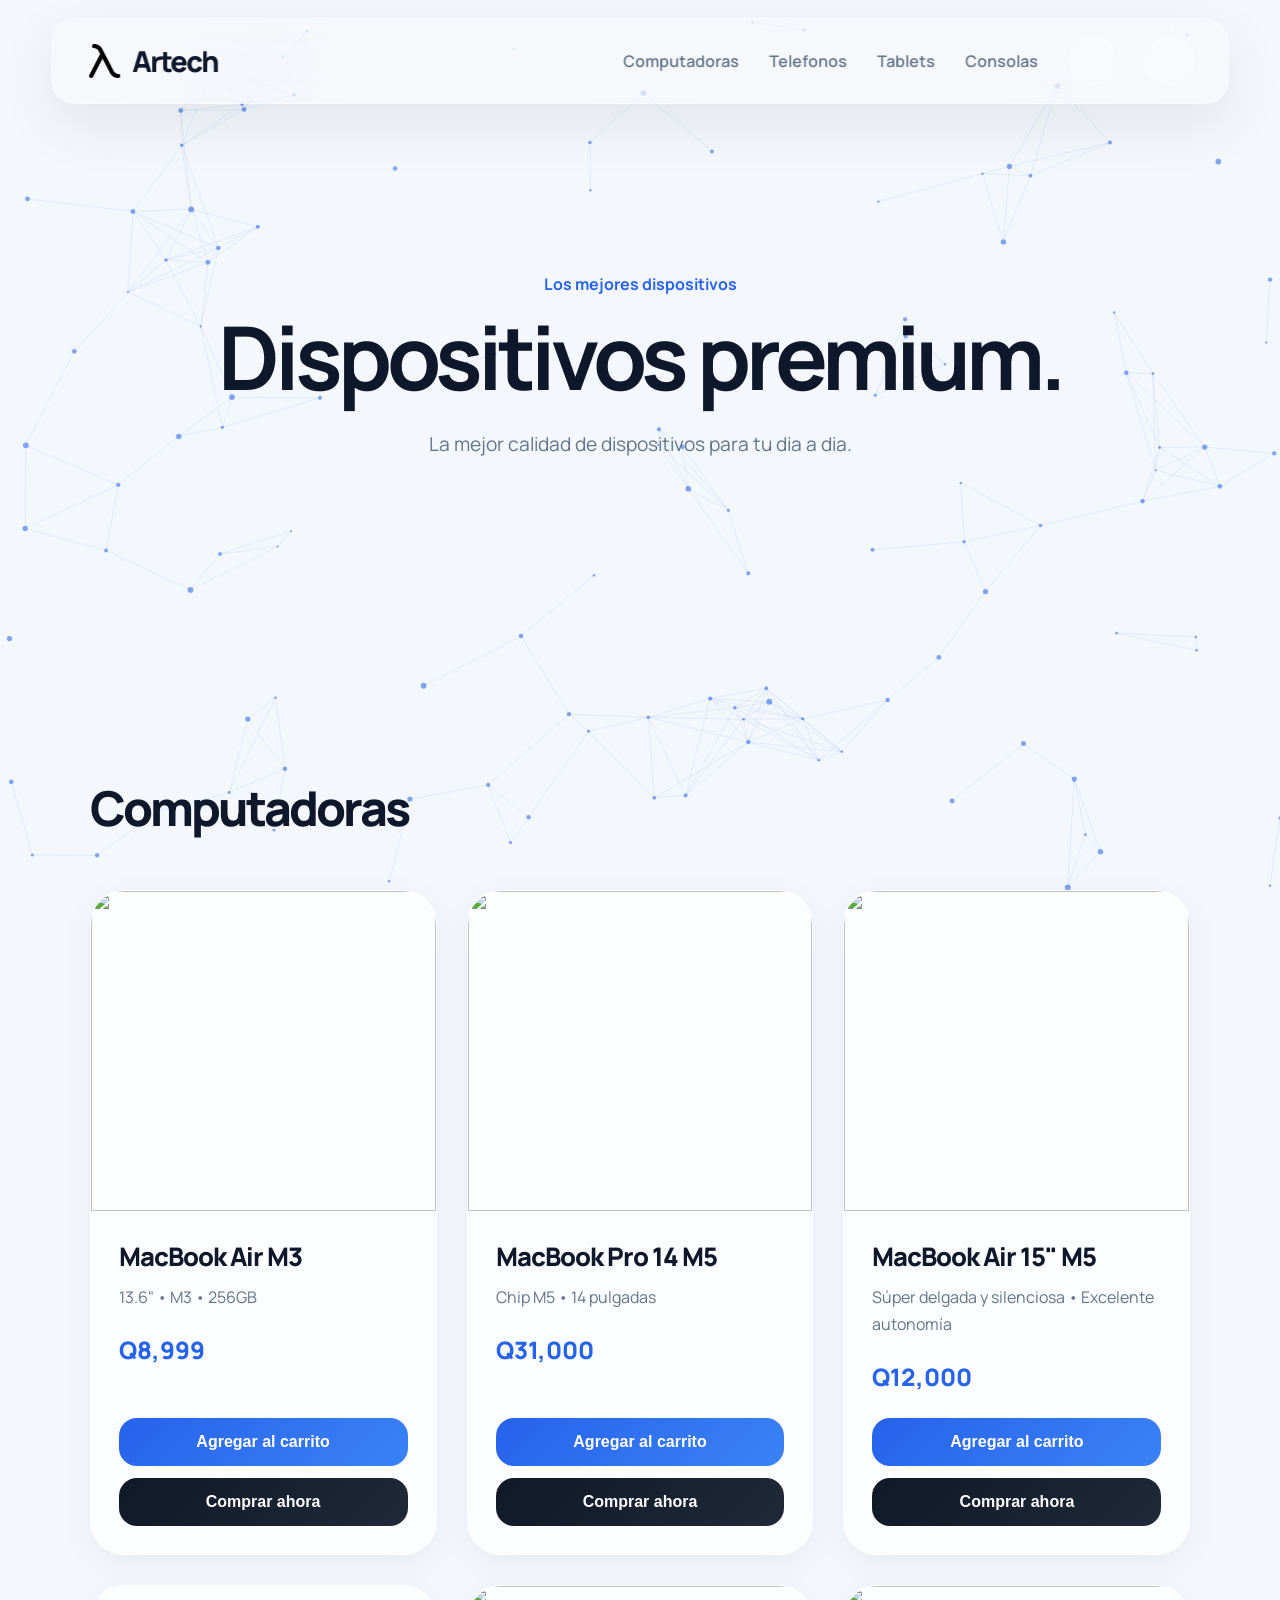
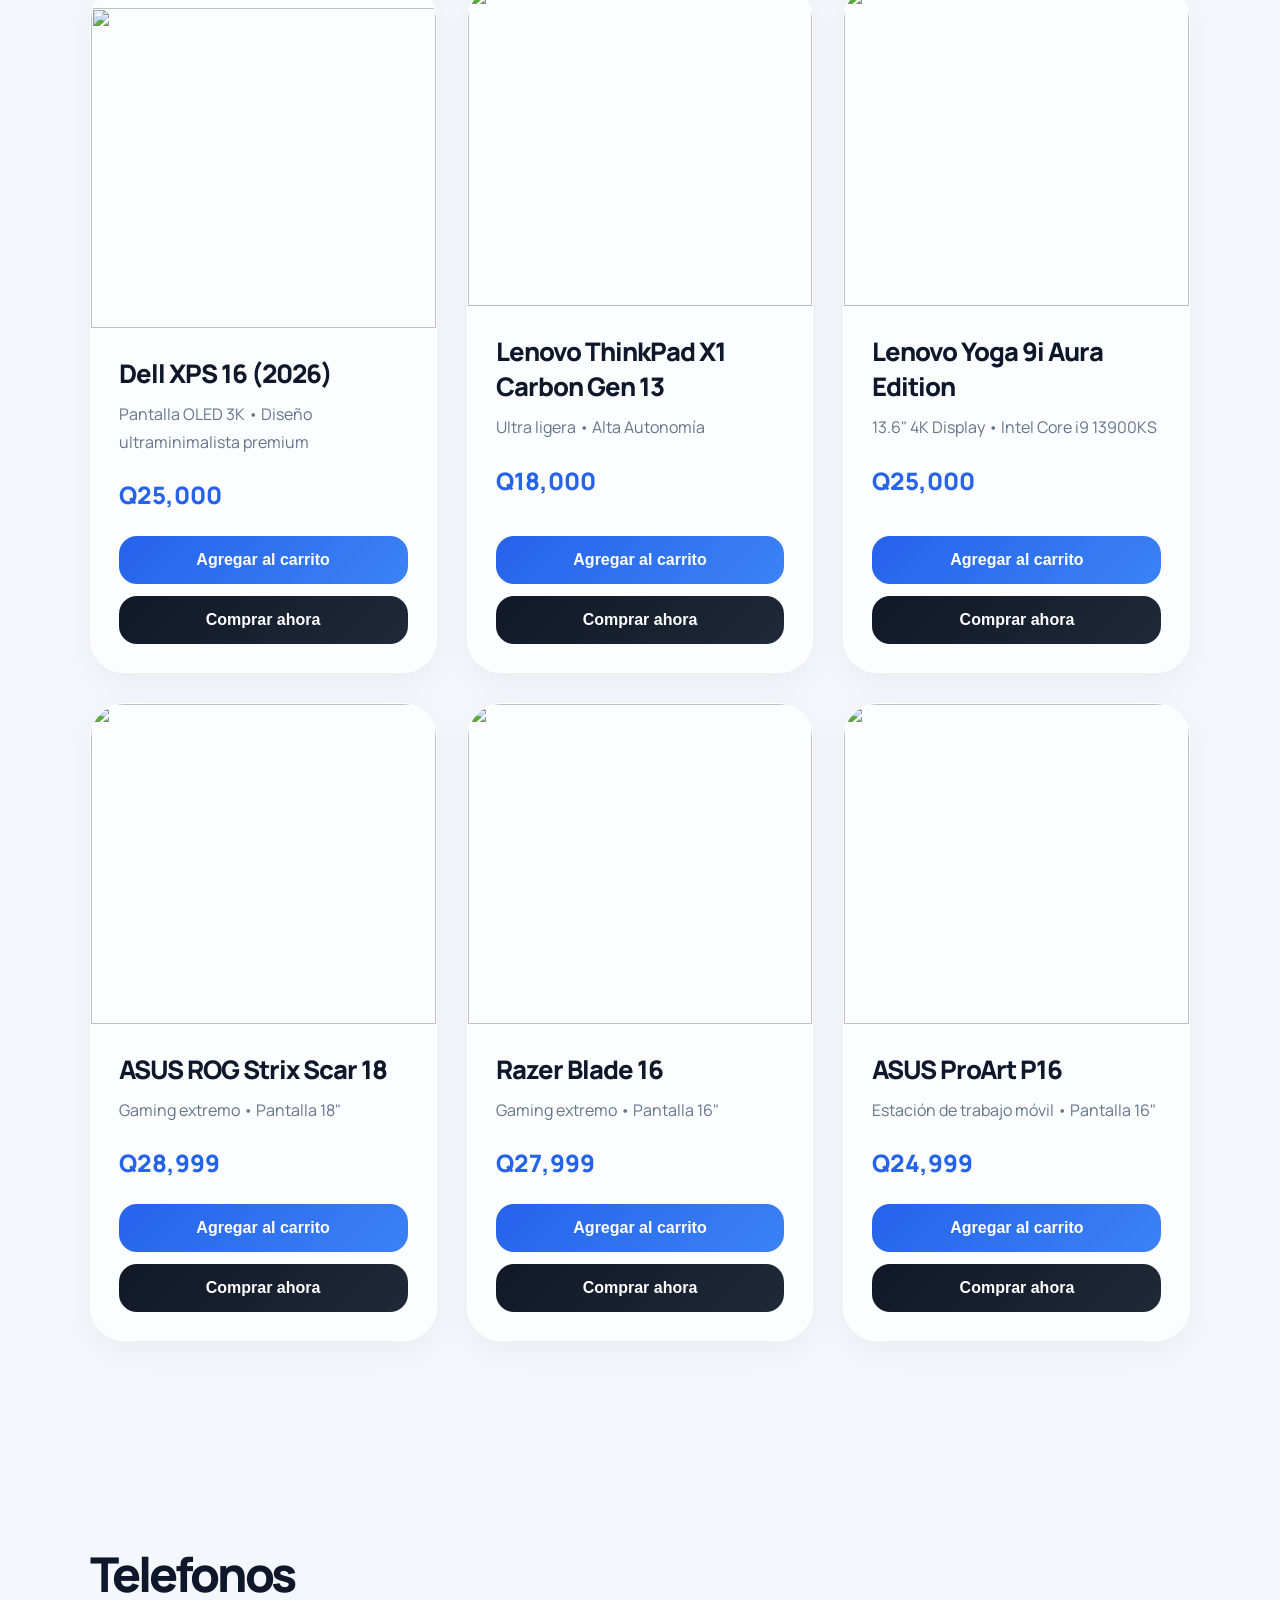
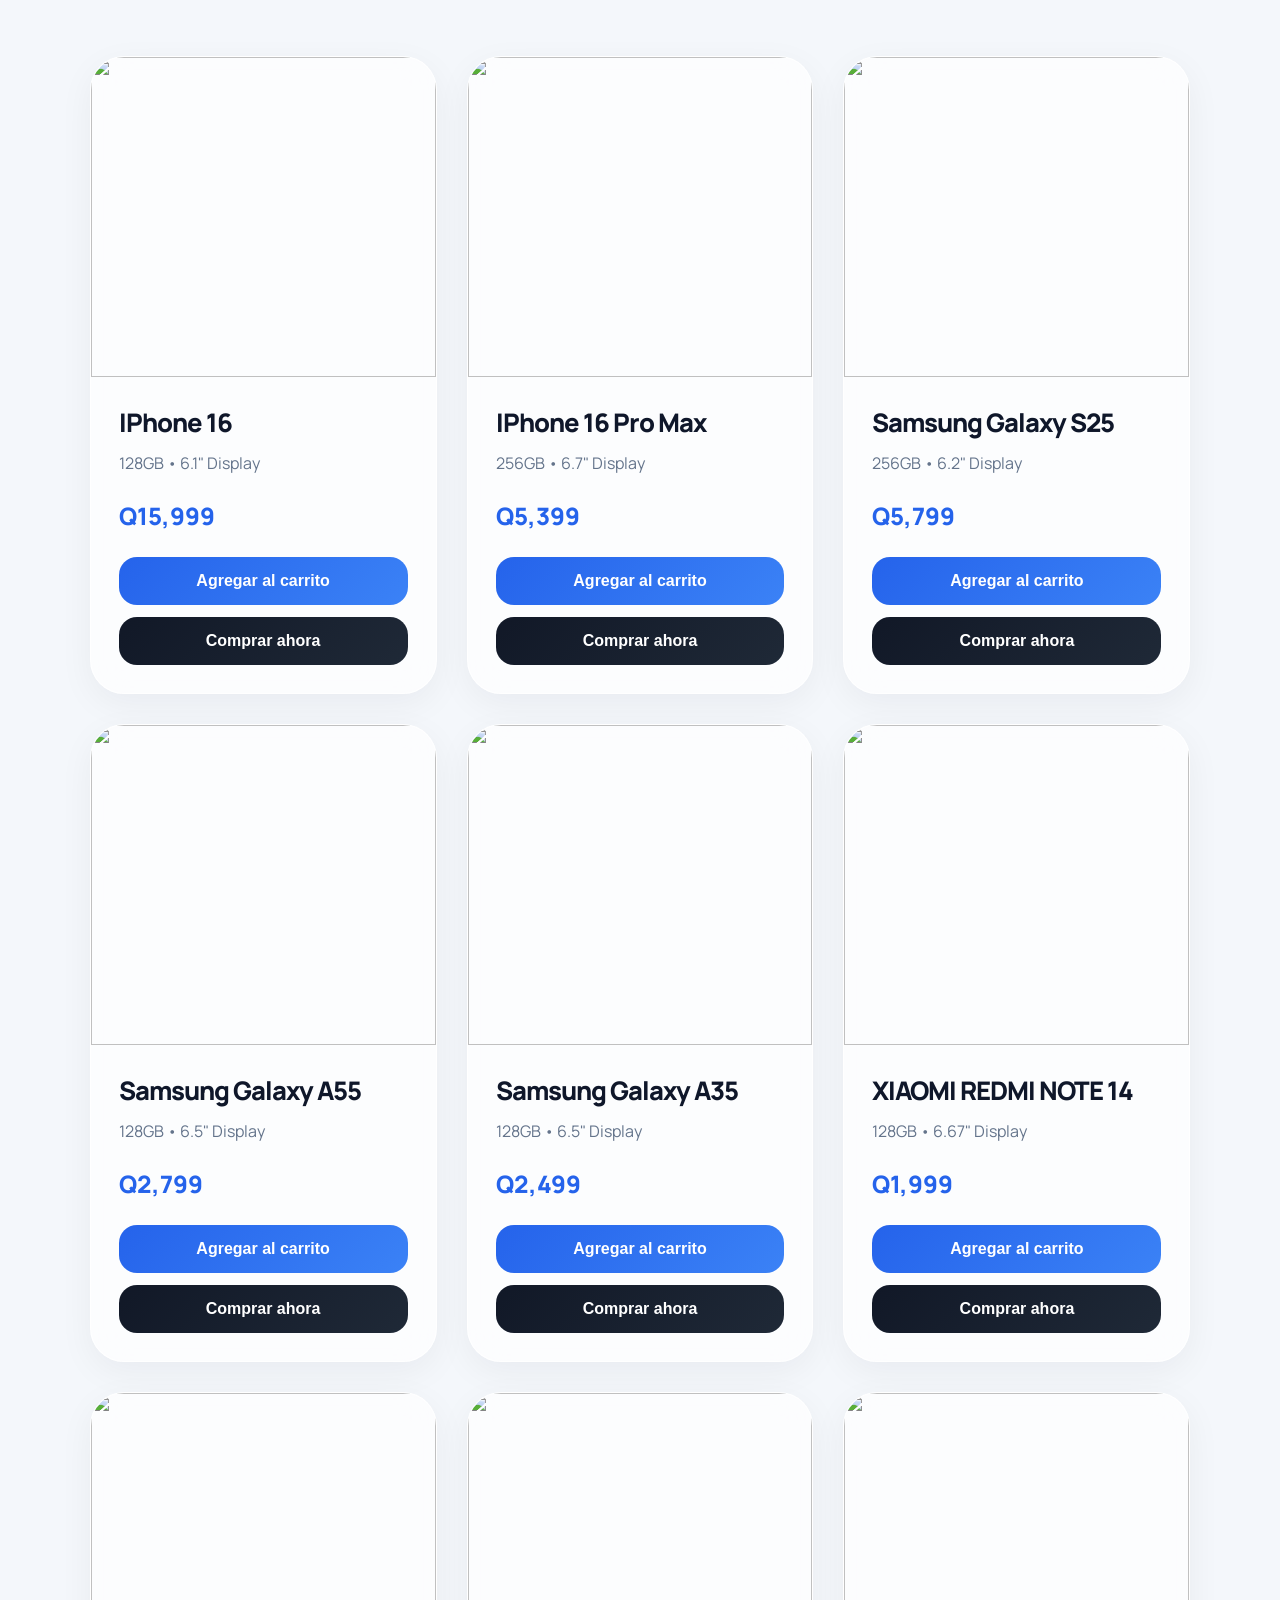
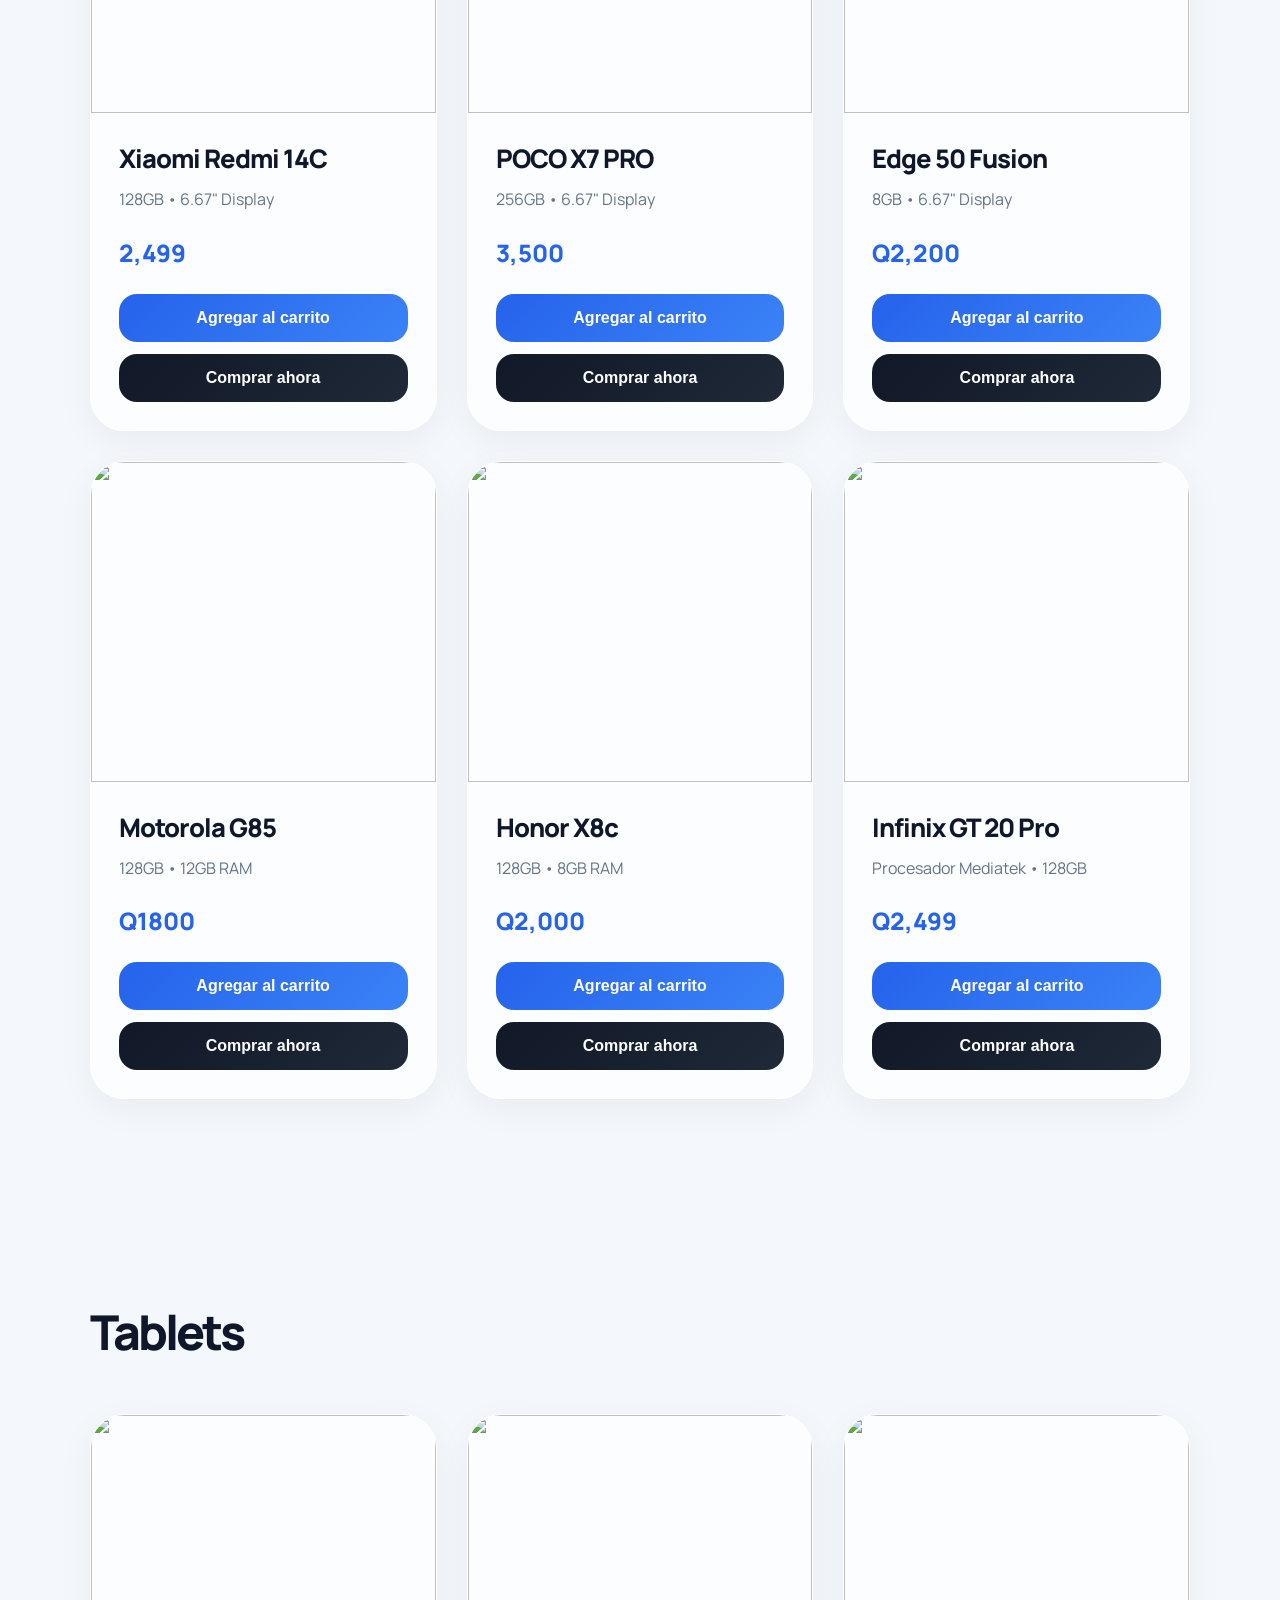
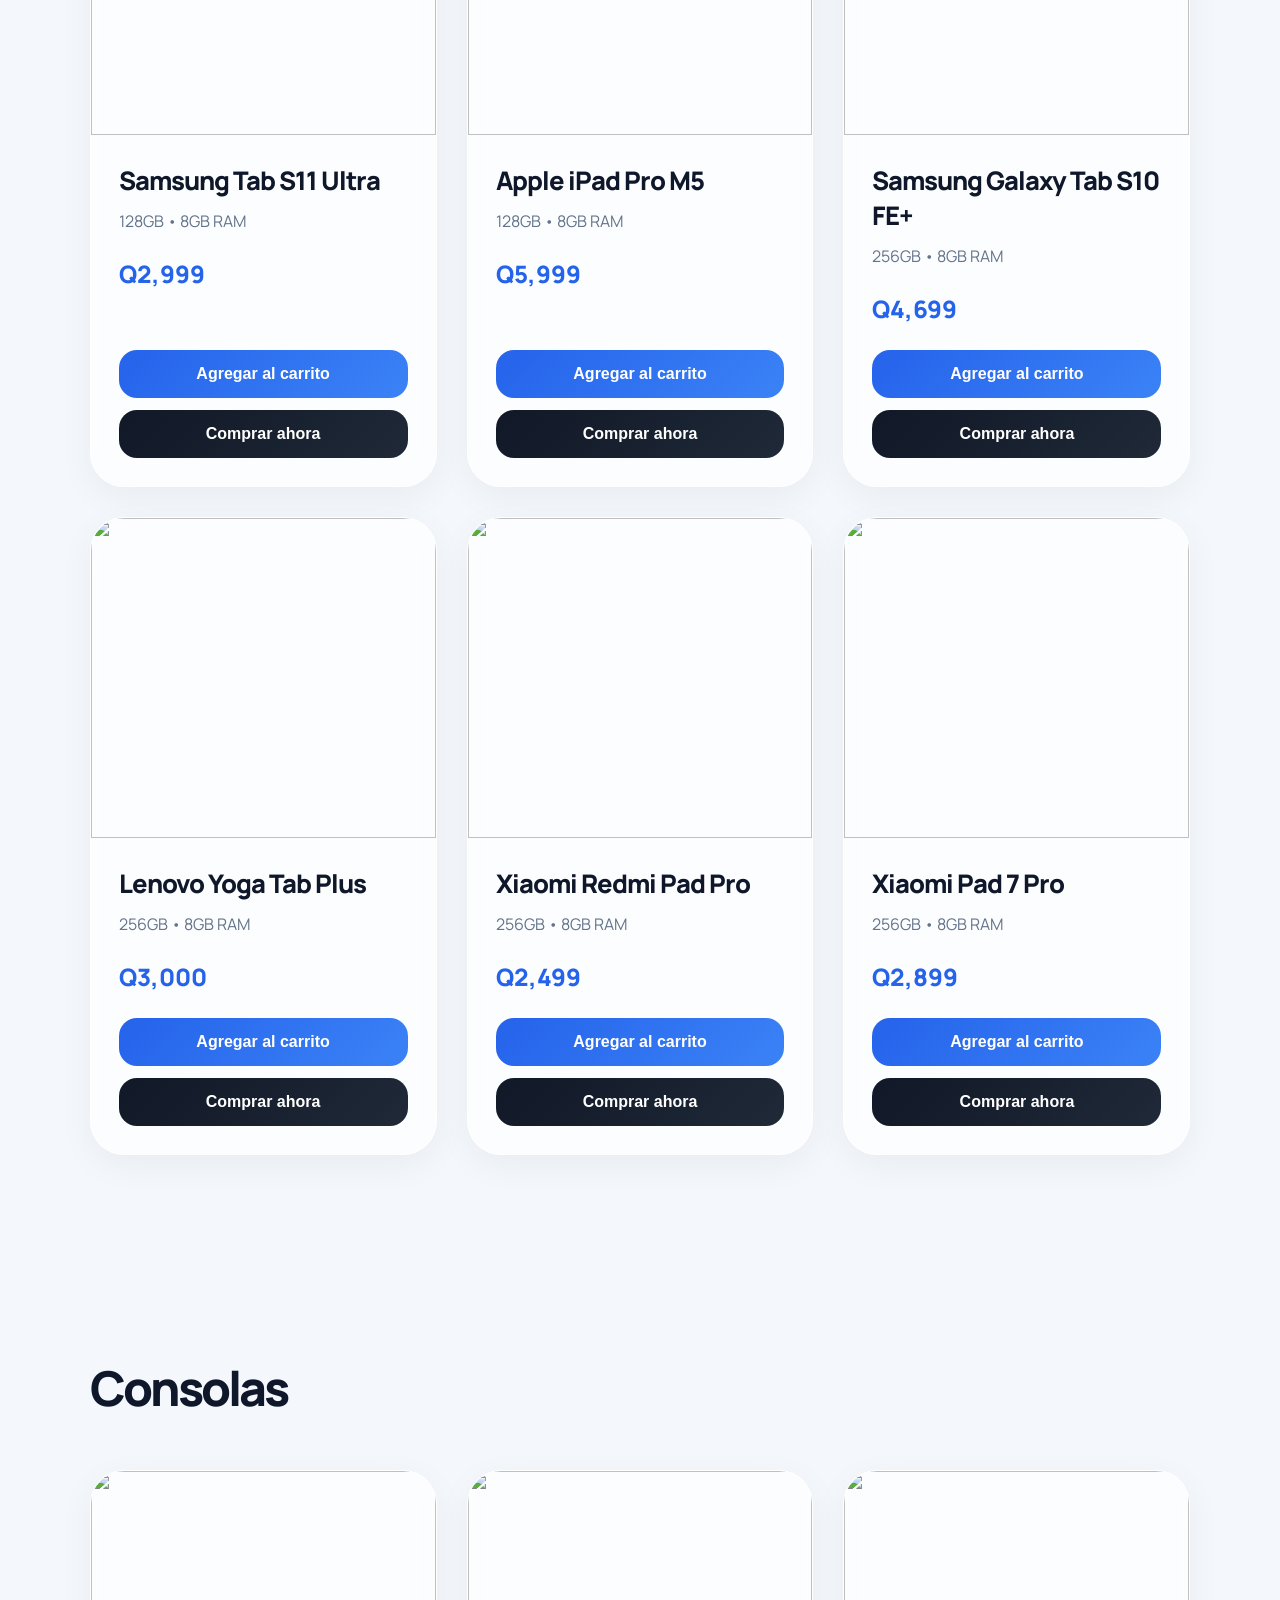
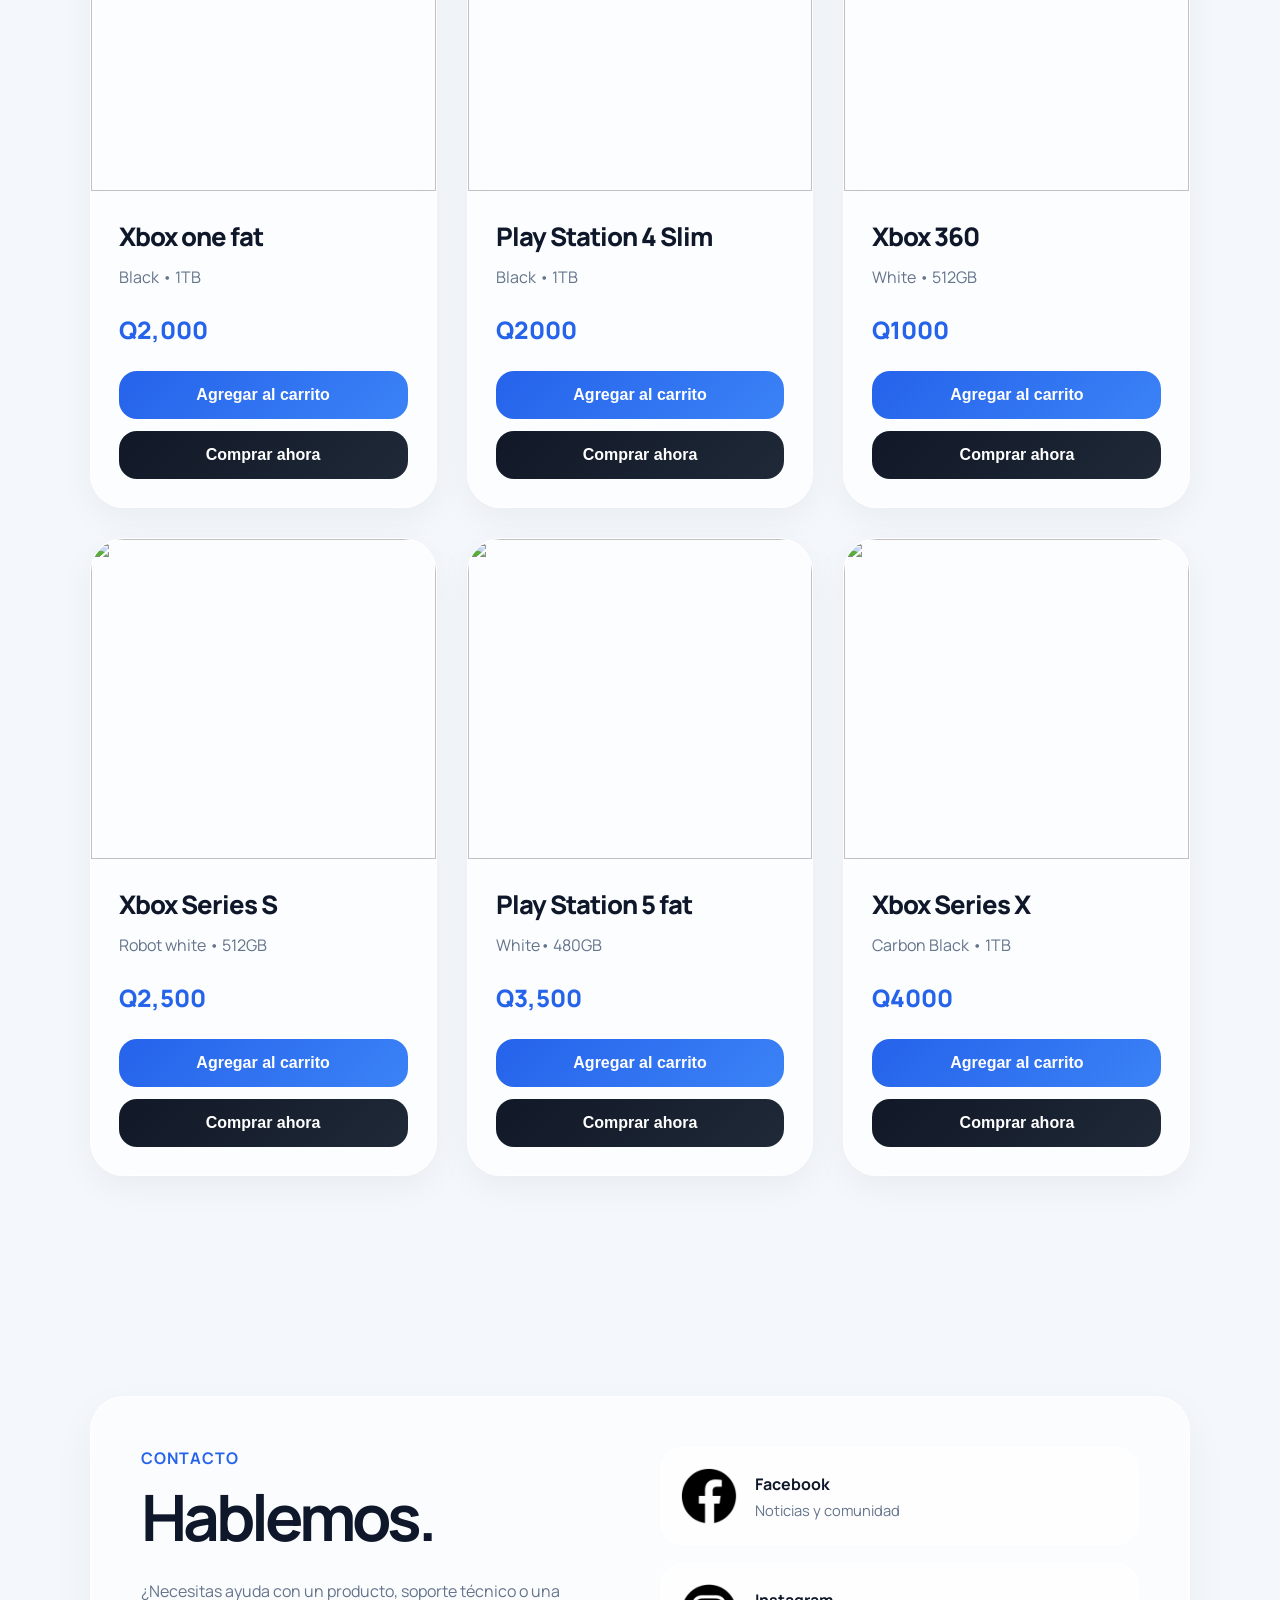
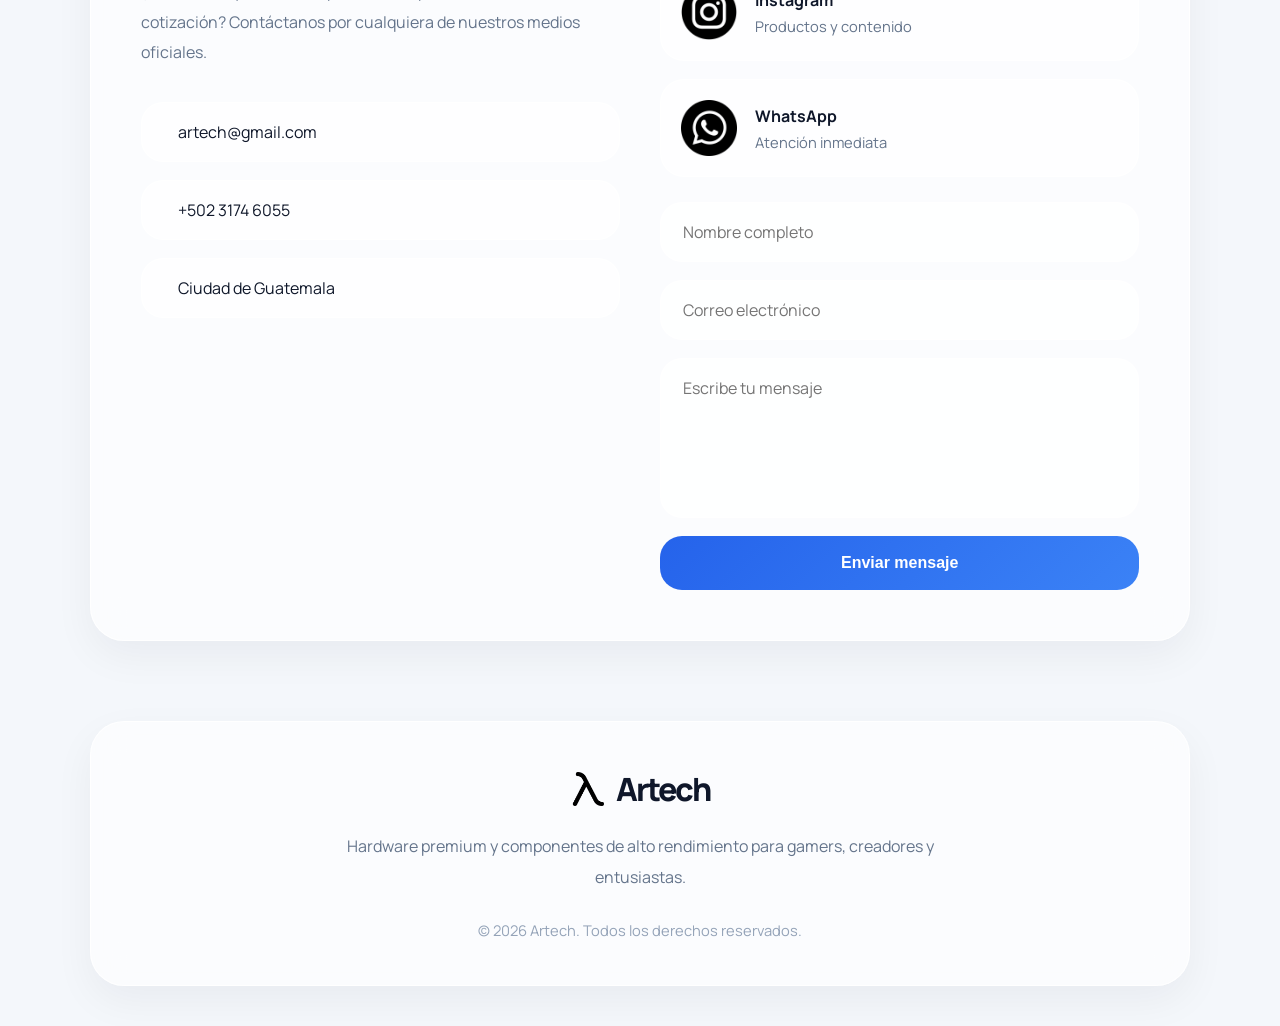
==== commit 5c35390f: "Cambio de css Electronica.html" ====
--- a/Electronica.html
+++ b/Electronica.html
@@ -11,7 +11,7 @@
     <title>Artech | Electronica</title>
 
     <link rel="stylesheet"
-    href="electronica.css">
+    href="Electronica.css">
 
     <link rel="preconnect"
     href="https://fonts.googleapis.com">
--- a/Electronica.css
+++ b/Electronica.css
@@ -0,0 +1,804 @@
+/* Electronica.css */
+
+*{
+    margin:0;
+    padding:0;
+    box-sizing:border-box;
+}
+
+html{
+    scroll-behavior:smooth;
+}
+
+
+body{
+    font-family:'Manrope',sans-serif;
+    background:#f4f7fb;
+    color:#0f172a;
+    overflow-x:hidden;
+    user-select:none;
+    position:relative;
+}
+
+/* HEADER */
+.header{
+    position:fixed;
+
+    top:18px;
+    left:50%;
+
+    transform:translateX(-50%);
+
+    width:92%;
+    max-width:1400px;
+
+    display:flex;
+    justify-content:space-between;
+    align-items:center;
+
+    padding:18px 34px;
+
+    background:
+    rgba(255,255,255,.18);
+
+    backdrop-filter:blur(30px);
+    -webkit-backdrop-filter:blur(30px);
+
+    border:
+    1px solid rgba(255,255,255,.28);
+
+    border-radius:24px;
+
+    box-shadow:
+    0 20px 60px rgba(15,23,42,.08);
+
+    z-index:1000;
+}
+
+/* LOGO */
+
+.logo{
+    text-decoration:none;
+
+    display:flex;
+    align-items:center;
+    gap:12px;
+
+    color:#0f172a;
+
+    font-size:1.8rem;
+    font-weight:800;
+
+    letter-spacing:-2px;
+}
+
+.logo img{
+    width:34px;
+    height:34px;
+
+    object-fit:contain;
+}
+
+/* NAV */
+
+.nav{
+    display:flex;
+    align-items:center;
+gap:30px;
+}
+
+.nav a{
+    text-decoration:none;
+
+    color:#64748b;
+
+    font-weight:600;
+
+    transition:.3s ease;
+}
+
+.nav a:hover{
+    color:#111827;
+}
+
+/* CUENTA */
+
+.account-btn{
+    position:relative;
+
+    width:48px;
+    height:48px;
+
+    display:flex;
+    justify-content:center;
+    align-items:center;
+
+    border-radius:50%;
+
+    background:rgba(255,255,255,.18);
+
+    backdrop-filter:blur(25px);
+    -webkit-backdrop-filter:blur(25px);
+
+    border:1px solid rgba(255,255,255,.25);
+
+    transition:.3s ease;
+
+    text-decoration:none;
+}
+
+.account-btn:hover{
+    transform:translateY(-3px);
+}
+
+.account-btn i{
+    font-size:1.2rem;
+    color:#2563eb;
+}
+
+/* CARRITO */
+
+.carrito{
+    position:relative;
+
+    width:48px;
+    height:48px;
+
+    display:flex;
+    justify-content:center;
+    align-items:center;
+
+    border-radius:50%;
+
+    background:rgba(255,255,255,.18);
+
+    backdrop-filter:blur(25px);
+    -webkit-backdrop-filter:blur(25px);
+
+    border:1px solid rgba(255,255,255,.25);
+
+    transition:.3s ease;
+
+    text-decoration:none;
+}
+
+.carrito:hover{
+    transform:translateY(-3px);
+}
+
+.carrito i{
+    font-size:1.2rem;
+    color:#2563eb;
+}
+
+/* CONTADOR */
+
+.cart-count{
+    position:absolute;
+
+    top:-6px;
+    right:-6px;
+
+    min-width:22px;
+    height:22px;
+
+    padding:0 6px;
+
+    border-radius:999px;
+
+    background:#2563eb;
+
+    color:white;
+
+    display:none;
+    justify-content:center;
+    align-items:center;
+
+    font-size:.72rem;
+    font-weight:800;
+
+    box-shadow:
+    0 5px 15px rgba(37,99,235,.35);
+}
+
+/* HERO */
+
+.hero{
+    min-height:75vh;
+
+    display:flex;
+    justify-content:center;
+    align-items:center;
+
+    text-align:center;
+
+    padding:120px 7% 60px;
+}
+
+.hero__content{
+    max-width:900px;
+}
+
+.hero__mini{
+    color:#2563eb;
+
+    font-weight:700;
+
+    margin-bottom:20px;
+}
+
+.hero h1{
+    font-size:5.5rem;
+
+    line-height:.95;
+
+    letter-spacing:-5px;
+
+    margin-bottom:28px;
+}
+
+.hero__text{
+    font-size:1.2rem;
+
+    color:#64748b;
+
+    line-height:1.8;
+}
+
+/* SECCIONES */
+
+.section{
+    padding:100px 7%;
+}
+
+.section h2{
+    font-size:3rem;
+
+    font-weight:800;
+
+    letter-spacing:-3px;
+
+    margin-bottom:50px;
+}
+
+/* PRODUCTS */
+
+.products{
+    display:grid;
+
+    grid-template-columns:
+    repeat(auto-fit,minmax(320px,1fr));
+
+    gap:30px;
+}
+
+/* PRODUCT */
+
+.product{
+    position:relative;
+
+    overflow:hidden;
+
+    border-radius:34px;
+
+    background:
+    rgba(255,255,255,.7);
+
+    backdrop-filter:blur(18px);
+
+    border:
+    1px solid rgba(255,255,255,.8);
+
+    box-shadow:
+    0 10px 35px rgba(15,23,42,.05);
+
+    transition:.35s ease;
+
+    cursor:pointer;
+
+    display:flex;
+    flex-direction:column;
+
+    height:100%;
+}
+
+.product:hover{
+    transform:
+    translateY(-10px);
+
+    box-shadow:
+    0 25px 50px rgba(15,23,42,.08);
+}
+
+/* OVERLAY */
+
+.card__overlay{
+    position:absolute;
+
+    inset:0;
+
+    background:
+    rgba(15,23,42,.65);
+
+    backdrop-filter:blur(6px);
+
+    display:flex;
+    justify-content:center;
+    align-items:center;
+
+    opacity:0;
+
+    transition:.35s ease;
+
+    z-index:5;
+}
+
+.card__overlay p{
+    color:white;
+
+    font-size:1.2rem;
+    font-weight:700;
+
+    transform:
+    translateY(10px);
+
+    transition:.35s ease;
+}
+
+.product:hover .card__overlay{
+    opacity:1;
+}
+
+.product:hover .card__overlay p{
+    transform:
+    translateY(0);
+}
+
+/* IMG */
+
+.product img{
+    width:100%;
+    height:320px;
+
+    object-fit:cover;
+}
+
+/* INFO */
+
+.product__info{
+    padding:28px;
+
+    display:flex;
+    flex-direction:column;
+
+    flex:1;
+}
+
+.product__info h3{
+    font-size:1.6rem;
+
+    font-weight:800;
+
+    letter-spacing:-1px;
+
+    margin-bottom:10px;
+}
+
+.product__info p{
+    color:#64748b;
+
+    line-height:1.7;
+
+    margin-bottom:22px;
+}
+
+.product__info span{
+    display:block;
+
+    font-size:1.5rem;
+
+    font-weight:800;
+
+    color:#2563eb;
+
+    margin-bottom:25px;
+}
+
+/* BOTONES */
+
+.product__buttons{
+    display:flex;
+    flex-direction:column;
+
+    gap:12px;
+
+    margin-top:auto;
+}
+
+.product__buttons button{
+    width:100%;
+
+    border:none;
+
+    padding:15px;
+
+    border-radius:18px;
+
+    background:
+    linear-gradient(
+    135deg,
+    #2563eb,
+    #3b82f6);
+
+    color:white;
+
+    font-size:1rem;
+    font-weight:700;
+
+    cursor:pointer;
+
+    transition:.3s;
+
+    position:relative;
+
+    z-index:10;
+}
+
+.product__buttons button:hover{
+    transform:scale(1.02);
+}
+
+/* BUY NOW */
+
+.buy-now{
+    background:
+    linear-gradient(
+    135deg,
+    #111827,
+    #1f2937) !important;
+}
+
+/* RESPONSIVE */
+
+@media(max-width:768px){
+
+    .header{
+        flex-direction:column;
+
+        gap:18px;
+    }
+
+    .hero h1{
+        font-size:3.4rem;
+    }
+
+    .hero__text{
+        font-size:1rem;
+    }
+
+    .section h2{
+        font-size:2.3rem;
+    }
+
+    .nav{
+        gap:18px;
+
+        flex-wrap:wrap;
+
+        justify-content:center;
+    }
+
+    .products{
+        grid-template-columns:1fr;
+    }
+
+}
+/* CANVAS */
+#bgCanvas{
+    position:fixed;
+
+    inset:0;
+
+    width:100%;
+    height:100%;
+
+    z-index:-3;
+
+    pointer-events:none;
+}
+
+/* CONTACTO */
+
+.contact-section{
+    padding:120px 7% 80px;
+}
+
+.contact-container{
+    display:grid;
+
+    grid-template-columns:
+    repeat(auto-fit,minmax(350px,1fr));
+
+    gap:40px;
+
+    padding:50px;
+
+    border-radius:34px;
+}
+
+/* GLASS */
+
+.glass{
+    background:rgba(255,255,255,.62);
+
+    backdrop-filter:blur(18px);
+
+    border:1px solid rgba(255,255,255,.8);
+
+    box-shadow:
+    0 15px 40px rgba(15,23,42,.05);
+}
+
+/* LEFT */
+
+.contact-mini{
+    color:#2563eb;
+
+    font-weight:700;
+
+    letter-spacing:1px;
+
+    margin-bottom:18px;
+}
+
+.contact-left h2{
+    font-size:4rem;
+
+    line-height:.95;
+
+    letter-spacing:-4px;
+
+    margin-bottom:28px;
+}
+
+.contact-text{
+    color:#64748b;
+
+    line-height:1.9;
+
+    margin-bottom:35px;
+}
+
+/* INFO */
+
+.contact-info{
+    display:flex;
+    flex-direction:column;
+
+    gap:18px;
+}
+
+.contact-item{
+    display:flex;
+    align-items:center;
+
+    gap:14px;
+
+    padding:18px 22px;
+
+    border-radius:22px;
+
+    background:rgba(255,255,255,.65);
+
+    border:1px solid rgba(255,255,255,.8);
+
+    text-decoration:none;
+
+    color:#0f172a;
+
+    transition:.3s ease;
+}
+
+.contact-item:hover{
+    transform:translateX(5px);
+
+    background:white;
+}
+
+.contact-item i{
+    color:#2563eb;
+
+    font-size:1.2rem;
+}
+
+/* RIGHT */
+
+.contact-right{
+    display:flex;
+    flex-direction:column;
+
+    gap:25px;
+}
+
+/* REDES */
+
+.social-grid{
+    display:grid;
+
+    grid-template-columns:1fr;
+
+    gap:18px;
+}
+
+.social-card{
+    display:flex;
+    align-items:center;
+
+    gap:18px;
+
+    padding:20px;
+
+    border-radius:24px;
+
+    background:rgba(255,255,255,.65);
+
+    border:1px solid rgba(255,255,255,.8);
+
+    text-decoration:none;
+
+    transition:.3s ease;
+}
+
+.social-card:hover{
+    transform:translateY(-5px);
+
+    box-shadow:
+    0 15px 35px rgba(15,23,42,.08);
+}
+
+.social-card strong{
+    display:block;
+
+    color:#0f172a;
+
+    margin-bottom:5px;
+}
+
+.social-card p{
+    color:#64748b;
+
+    font-size:.92rem;
+}
+
+.icono__red{
+    width:56px;
+    height:56px;
+
+    object-fit:contain;
+}
+
+/* FORM */
+
+.contact-form{
+    display:flex;
+    flex-direction:column;
+
+    gap:18px;
+}
+
+.contact-form input,
+.contact-form textarea{
+    width:100%;
+
+    border:none;
+    outline:none;
+
+    padding:18px 22px;
+
+    border-radius:22px;
+
+    background:rgba(255,255,255,.72);
+
+    border:1px solid rgba(255,255,255,.8);
+
+    font-family:'Manrope',sans-serif;
+
+    font-size:1rem;
+}
+
+.contact-form textarea{
+    min-height:160px;
+    resize:none;
+}
+
+.contact-form button{
+    border:none;
+
+    padding:18px;
+
+    border-radius:22px;
+
+    background:
+    linear-gradient(
+    135deg,
+    #2563eb,
+    #3b82f6
+    );
+
+    color:white;
+
+    font-size:1rem;
+    font-weight:700;
+
+    cursor:pointer;
+
+    transition:.3s ease;
+}
+
+.contact-form button:hover{
+    transform:translateY(-4px);
+}
+
+/* FOOTER */
+
+.footer{
+    padding:0 7% 40px;
+}
+
+.footer-glass{
+    padding:45px;
+
+    border-radius:34px;
+
+    text-align:center;
+
+    background:rgba(255,255,255,.62);
+
+    backdrop-filter:blur(18px);
+
+    border:1px solid rgba(255,255,255,.8);
+
+    box-shadow:
+    0 15px 40px rgba(15,23,42,.05);
+}
+
+.footer-logo{
+    display:flex;
+    justify-content:center;
+    align-items:center;
+
+    gap:12px;
+
+    margin-bottom:20px;
+}
+
+.footer-logo img{
+    width:34px;
+    height:34px;
+}
+
+.footer-logo span{
+    font-size:2rem;
+
+    font-weight:800;
+
+    letter-spacing:-2px;
+}
+
+.footer-glass p{
+    color:#64748b;
+
+    line-height:1.9;
+
+    max-width:650px;
+
+    margin:auto;
+}
+
+.footer-bottom{
+    margin-top:28px;
+
+    color:#94a3b8;
+
+    font-size:.92rem;
+}
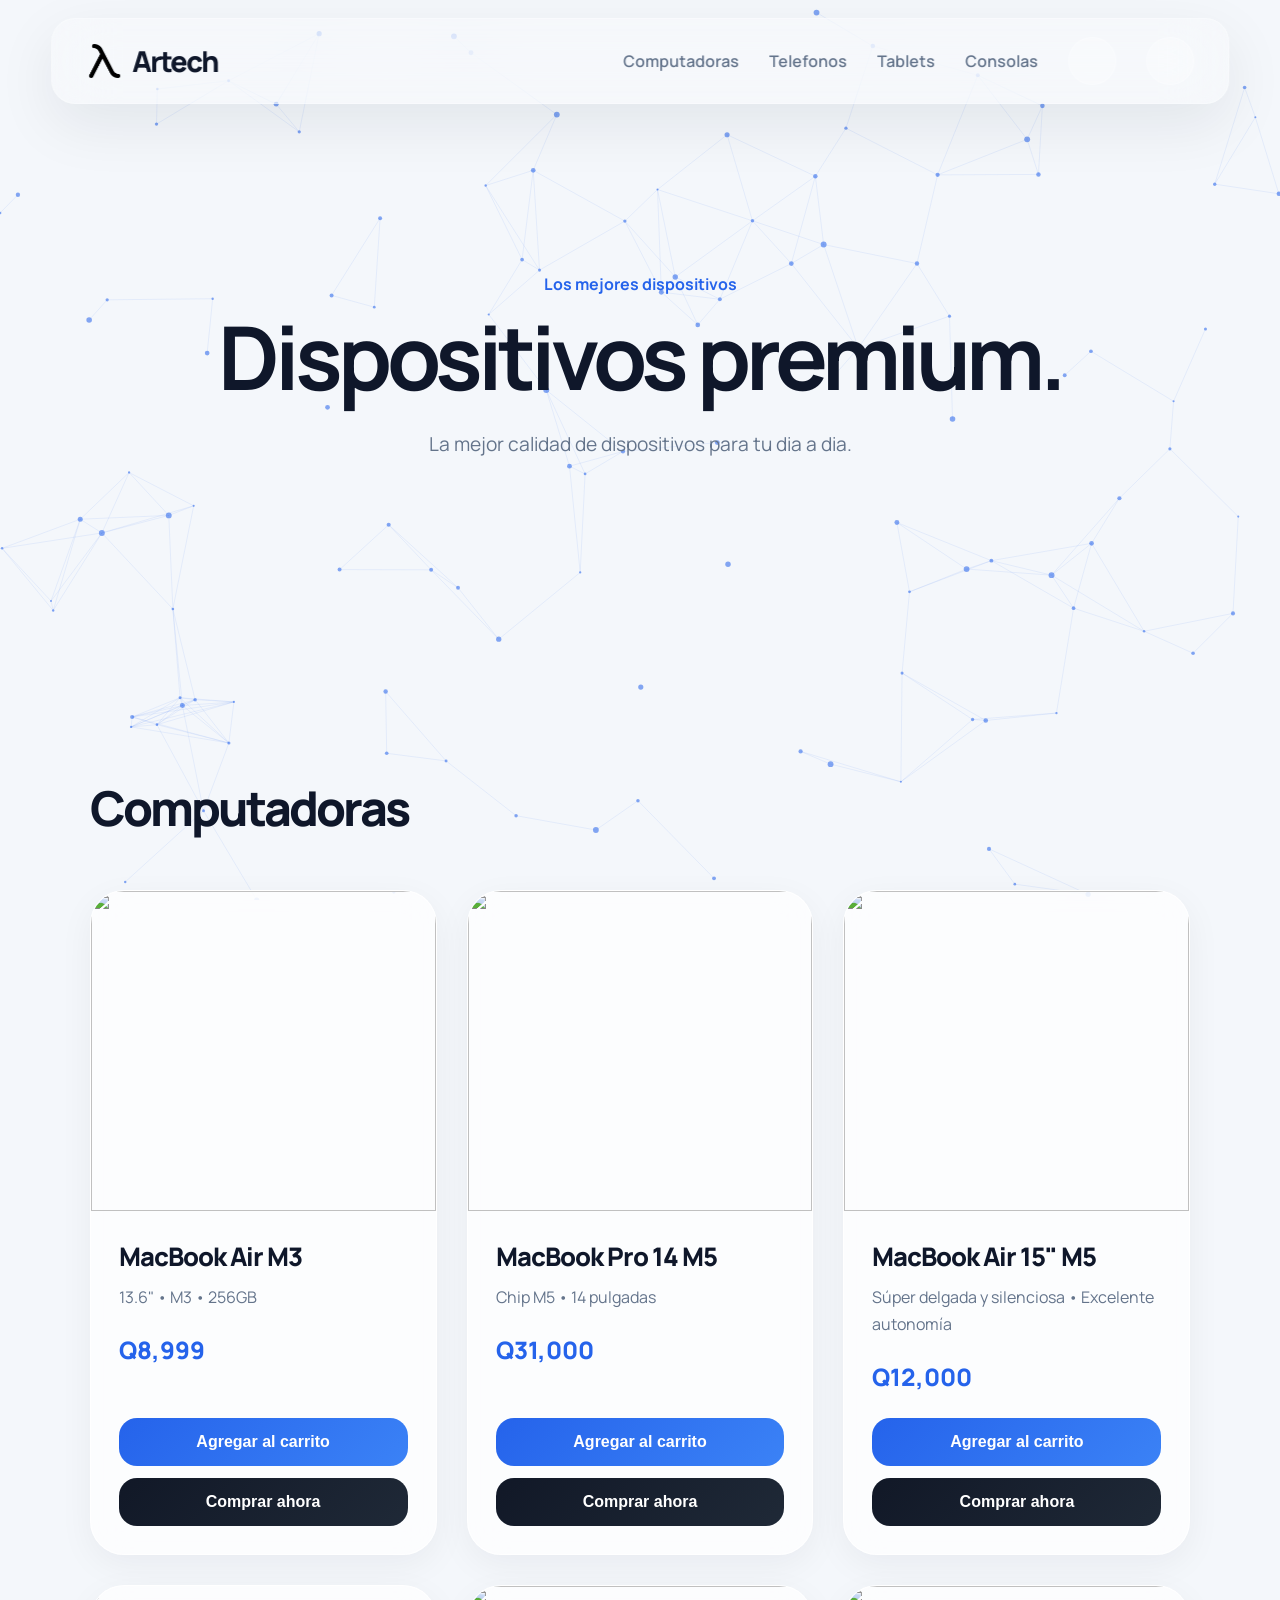
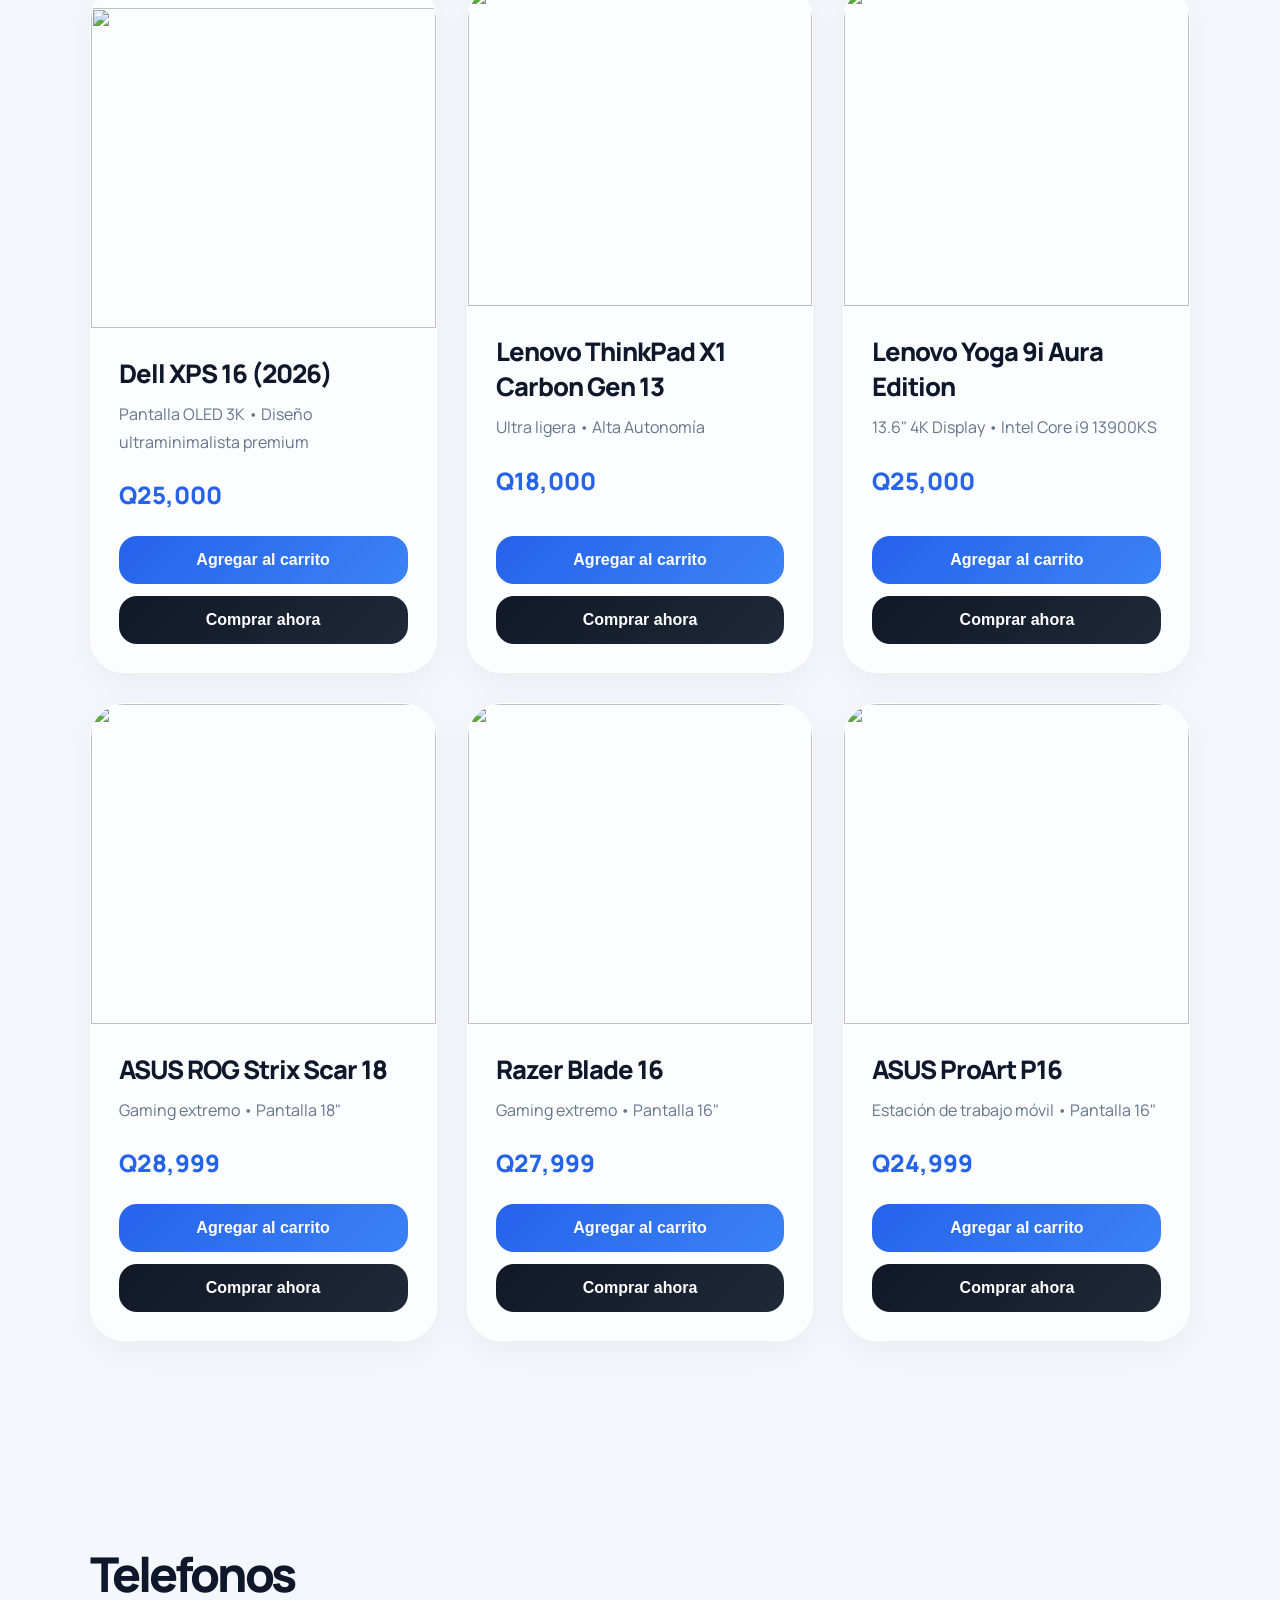
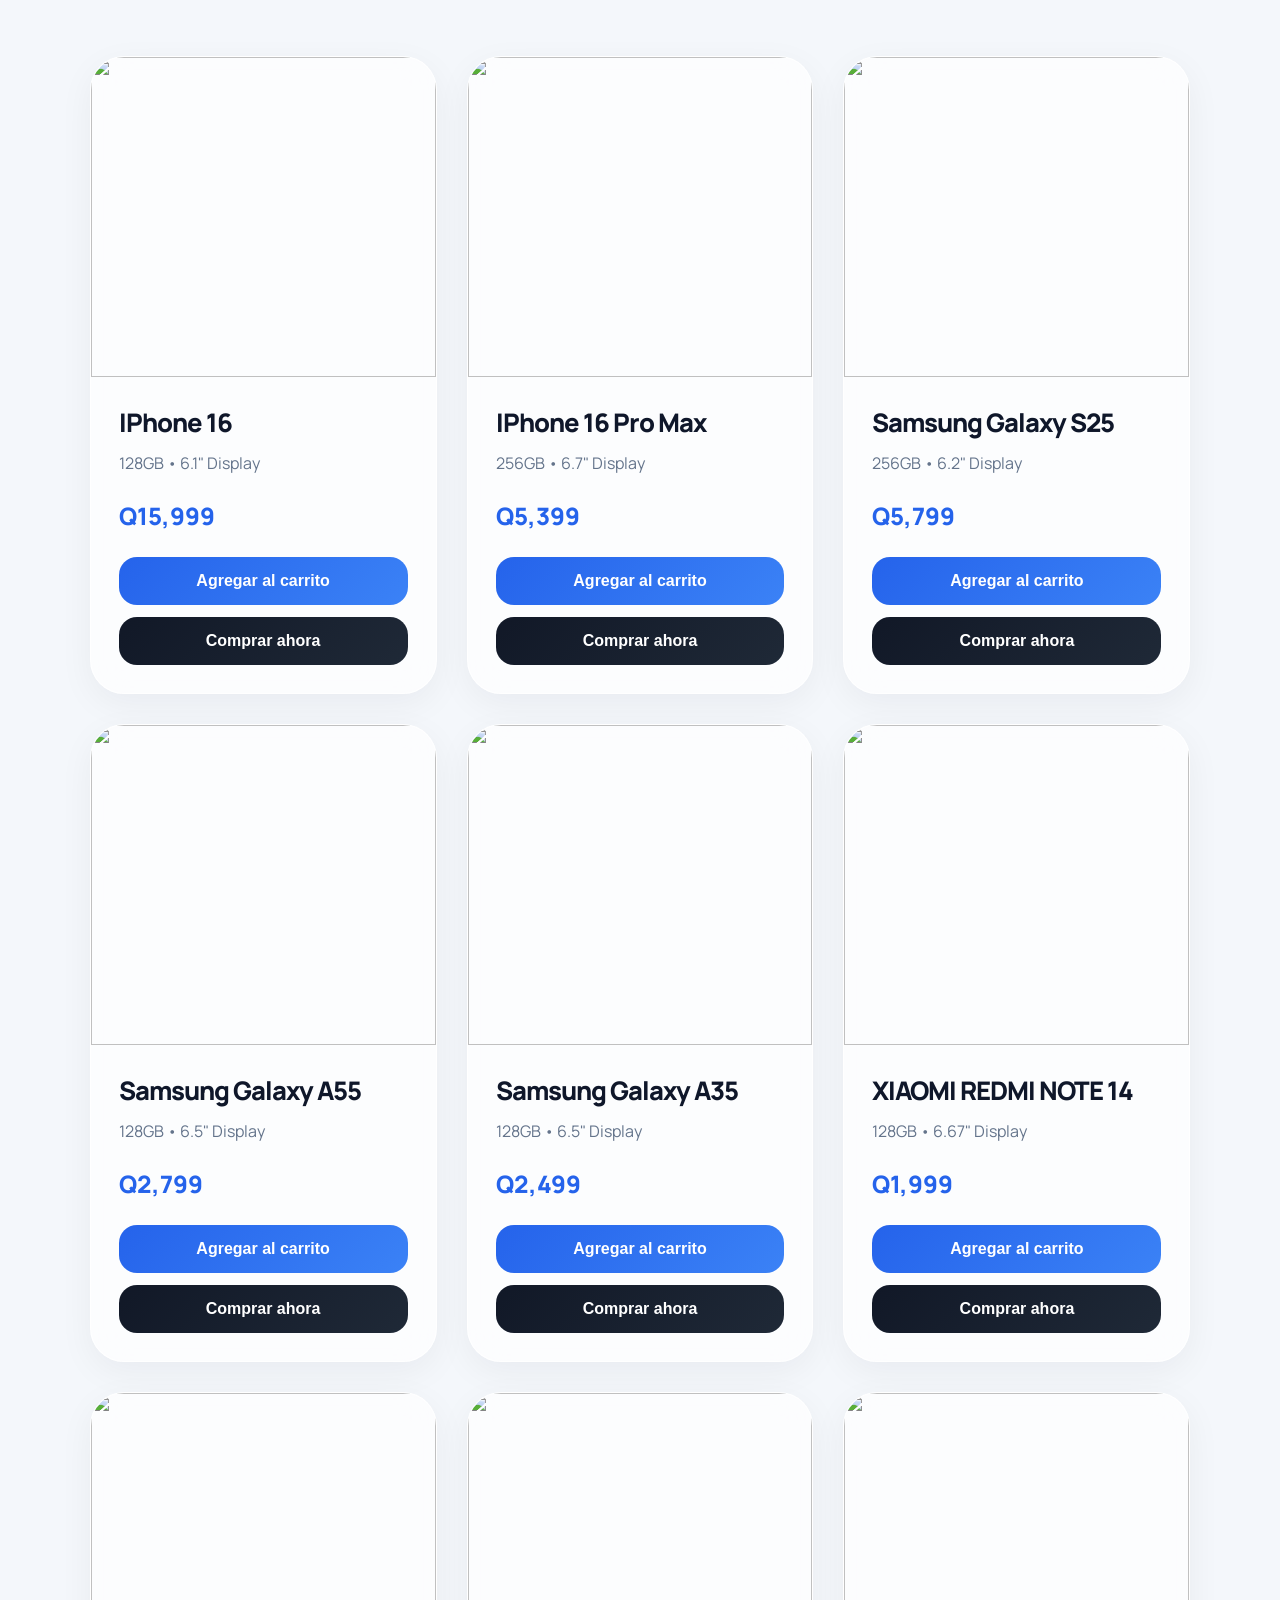
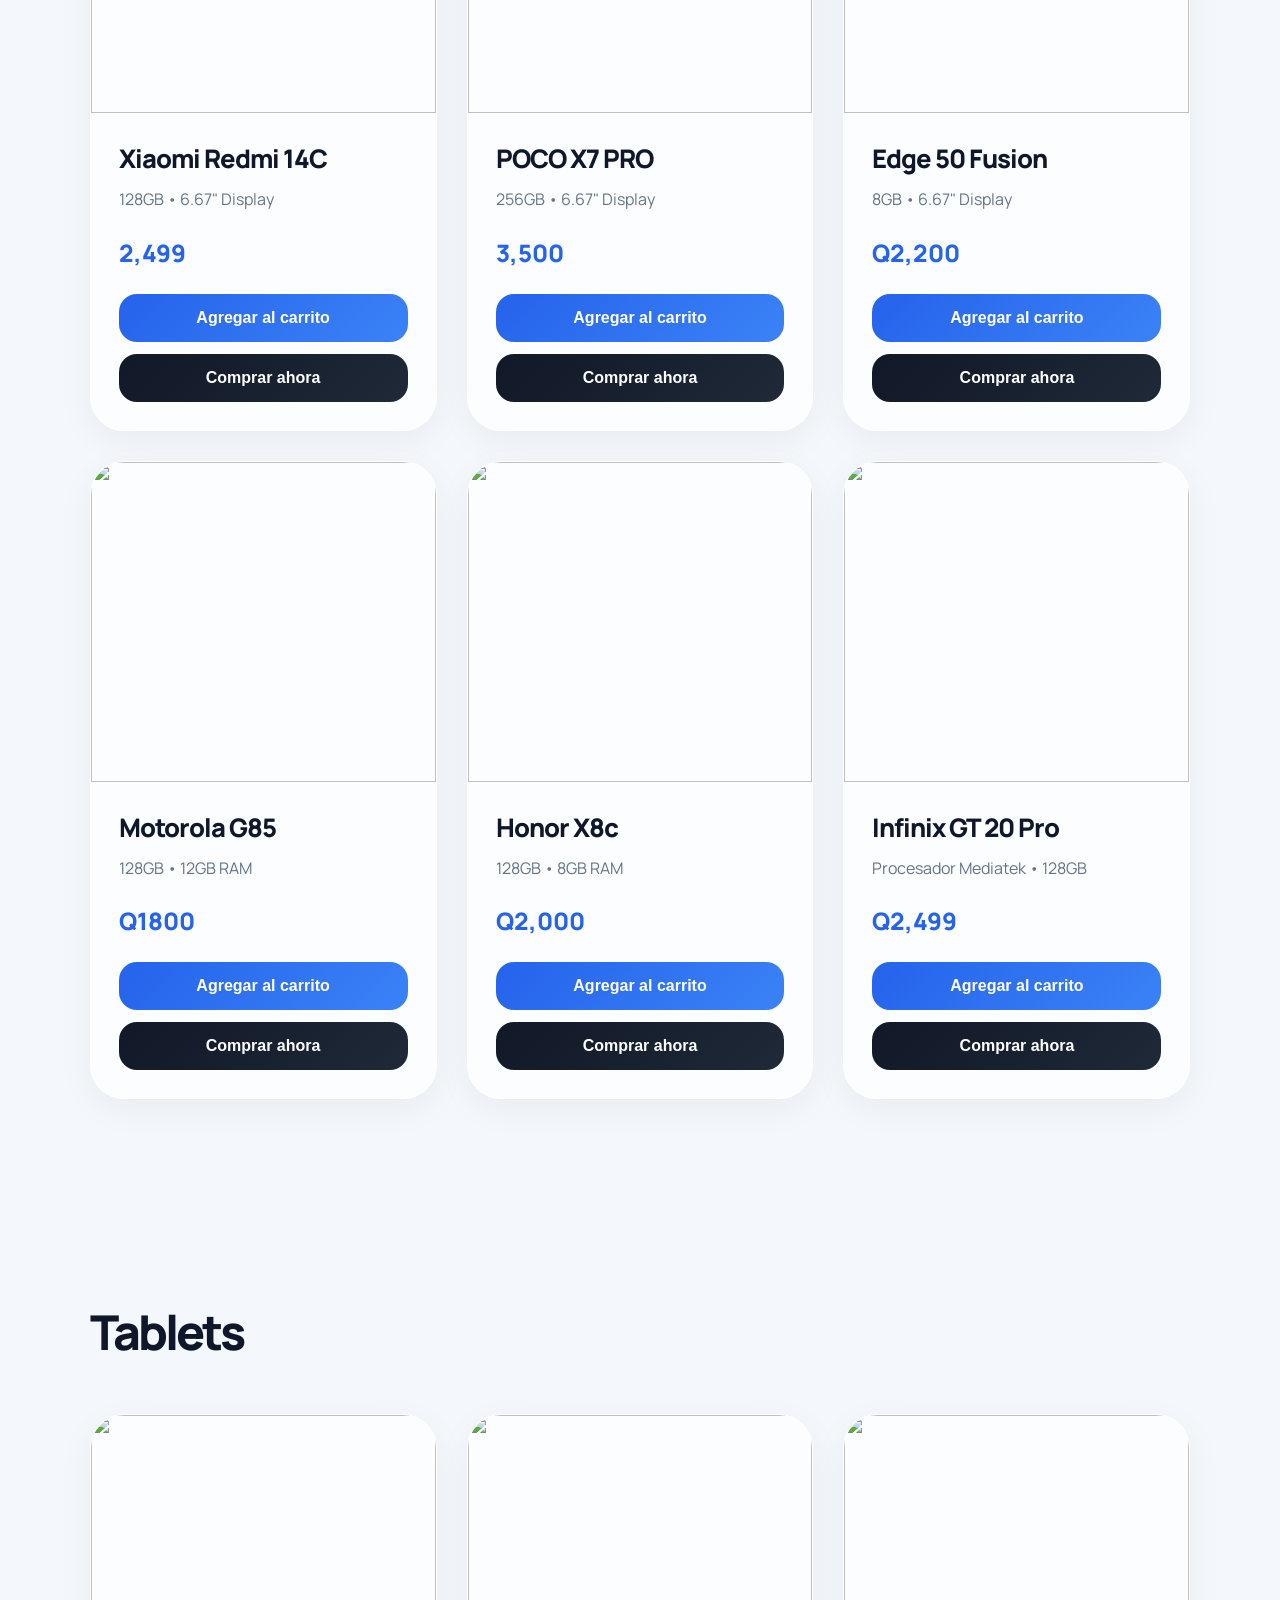
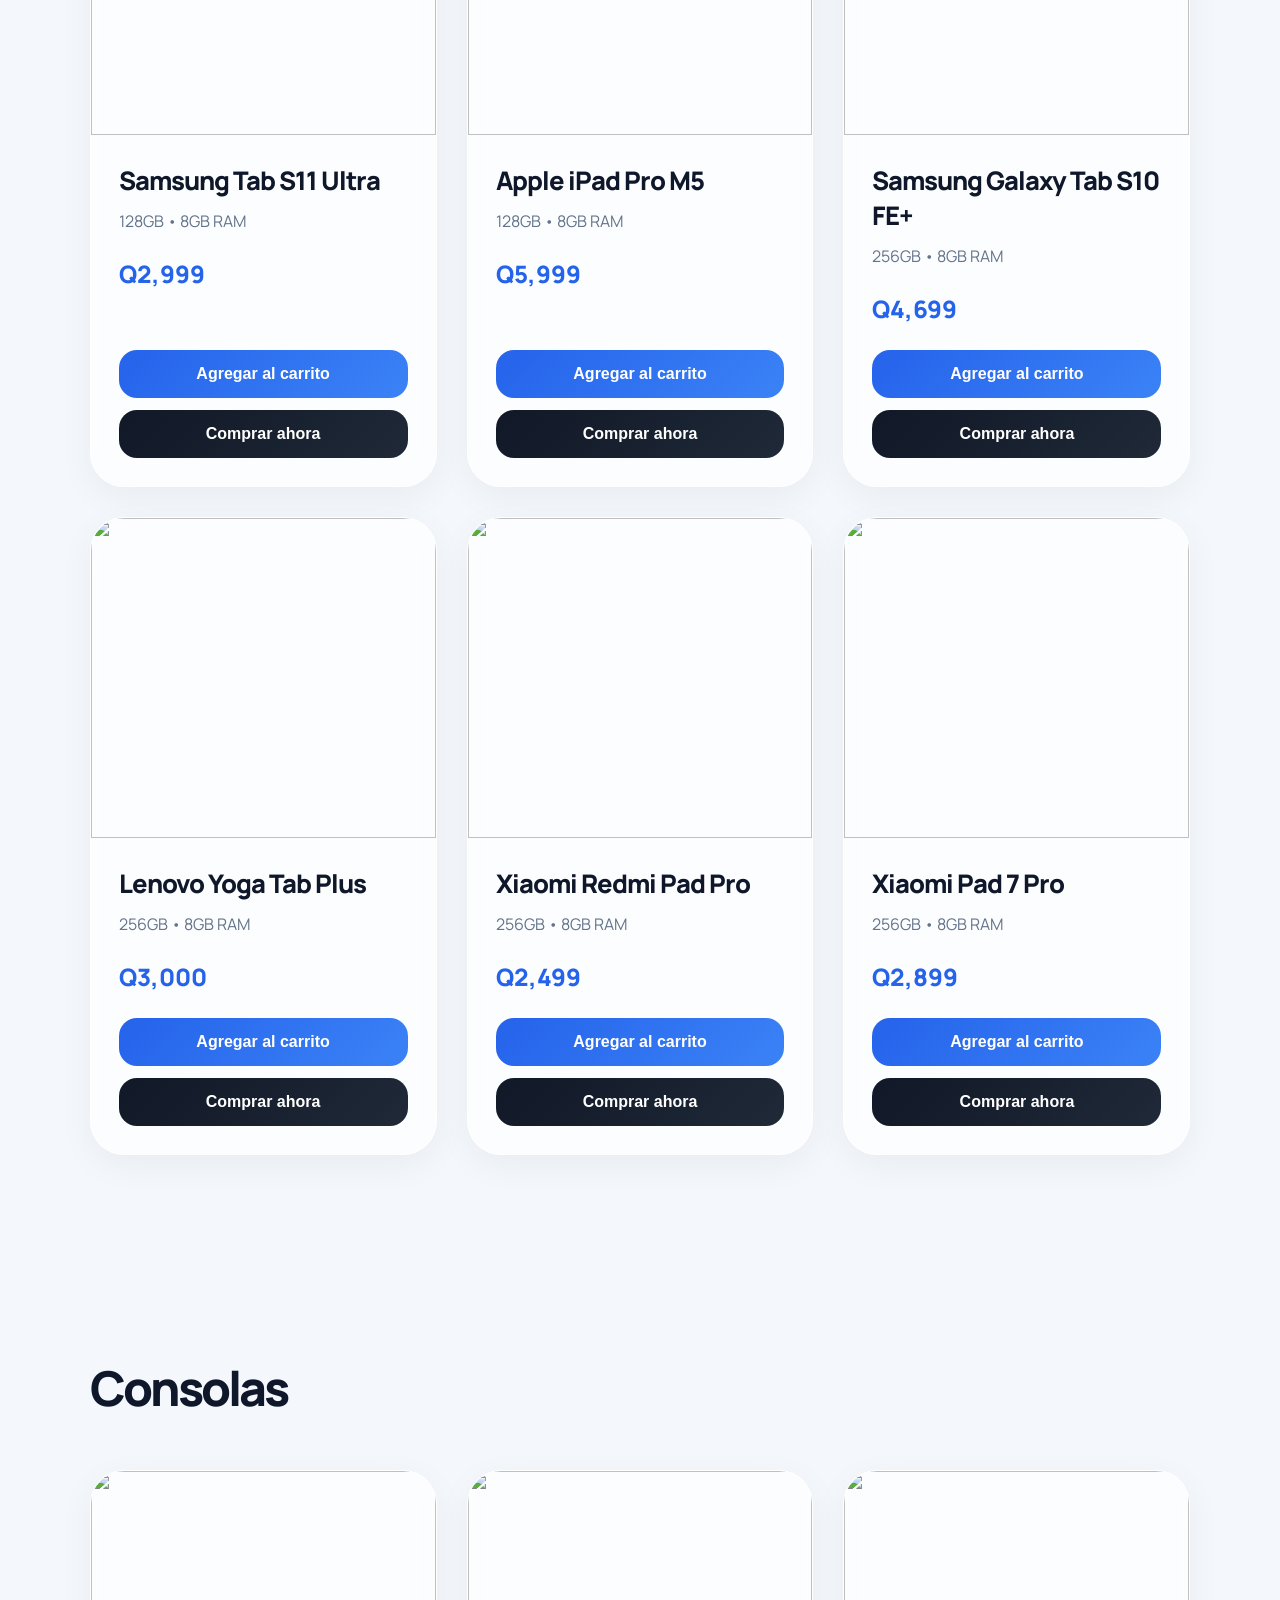
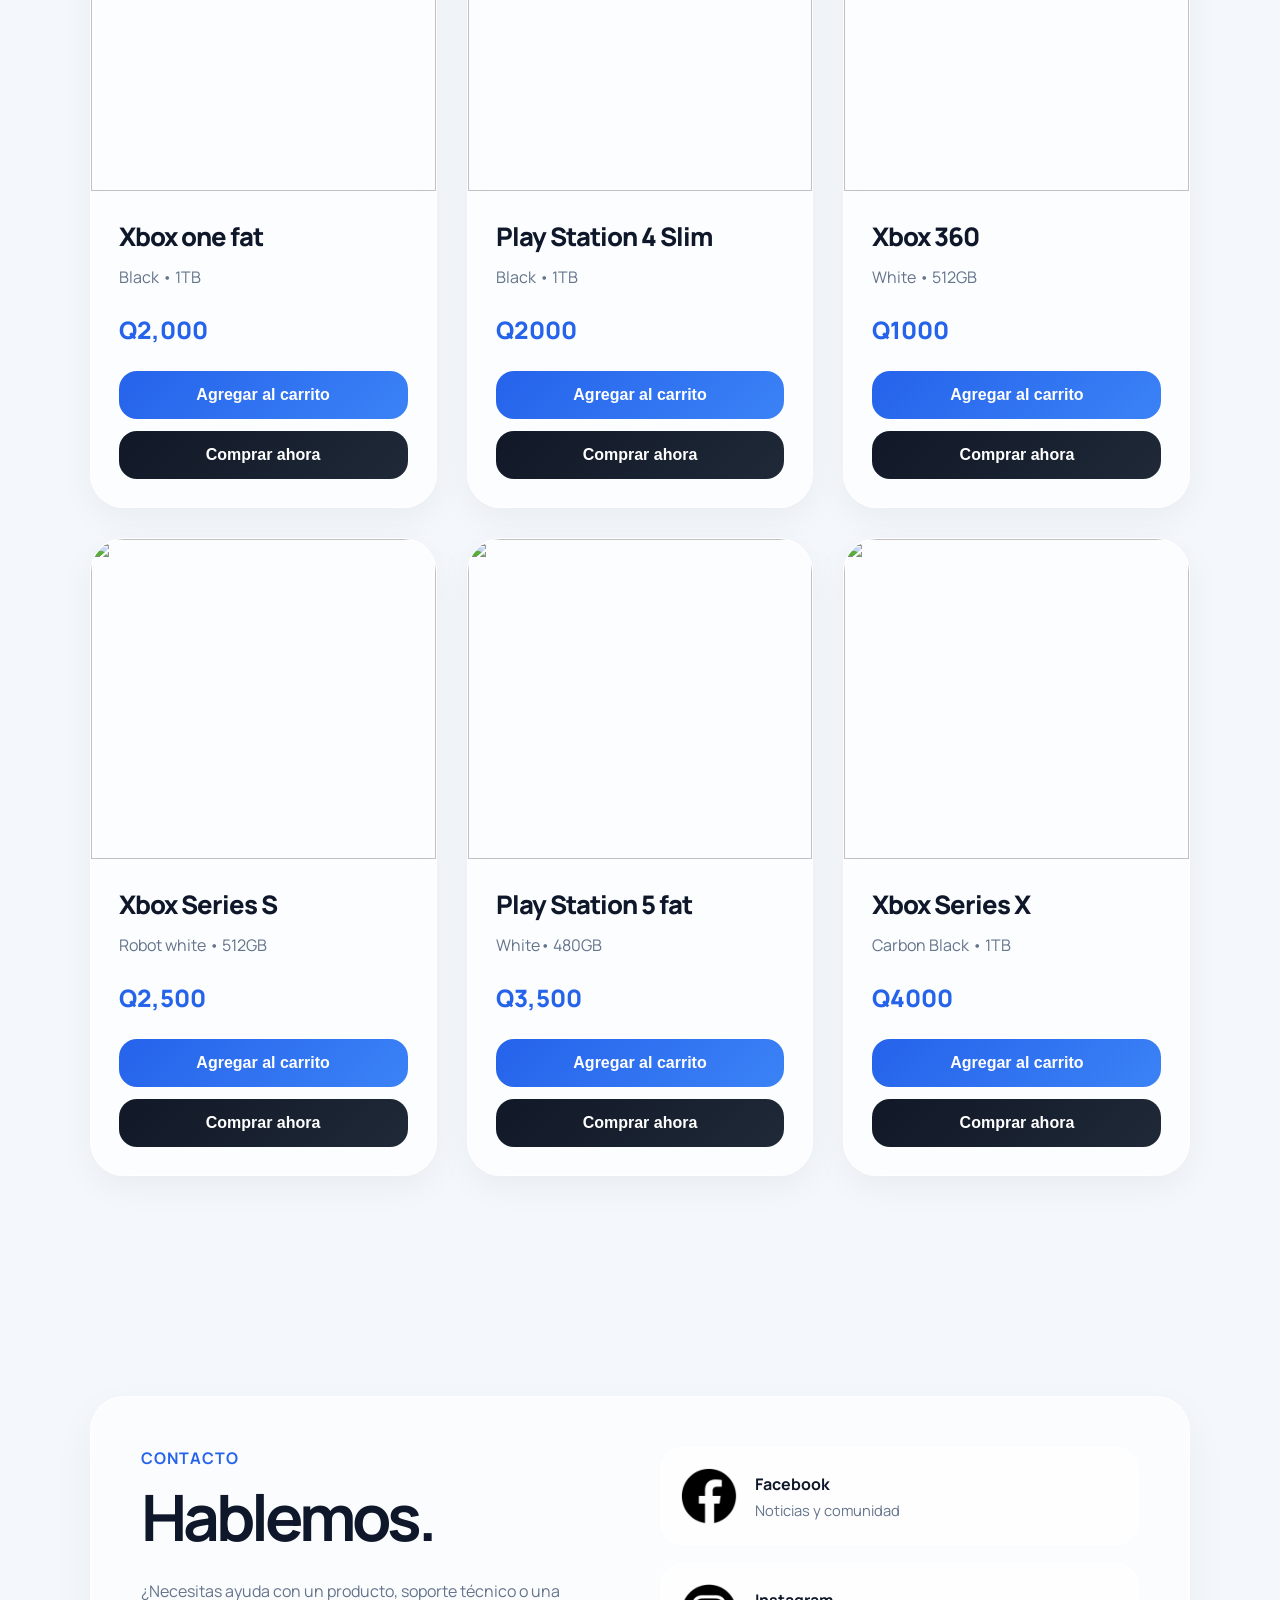
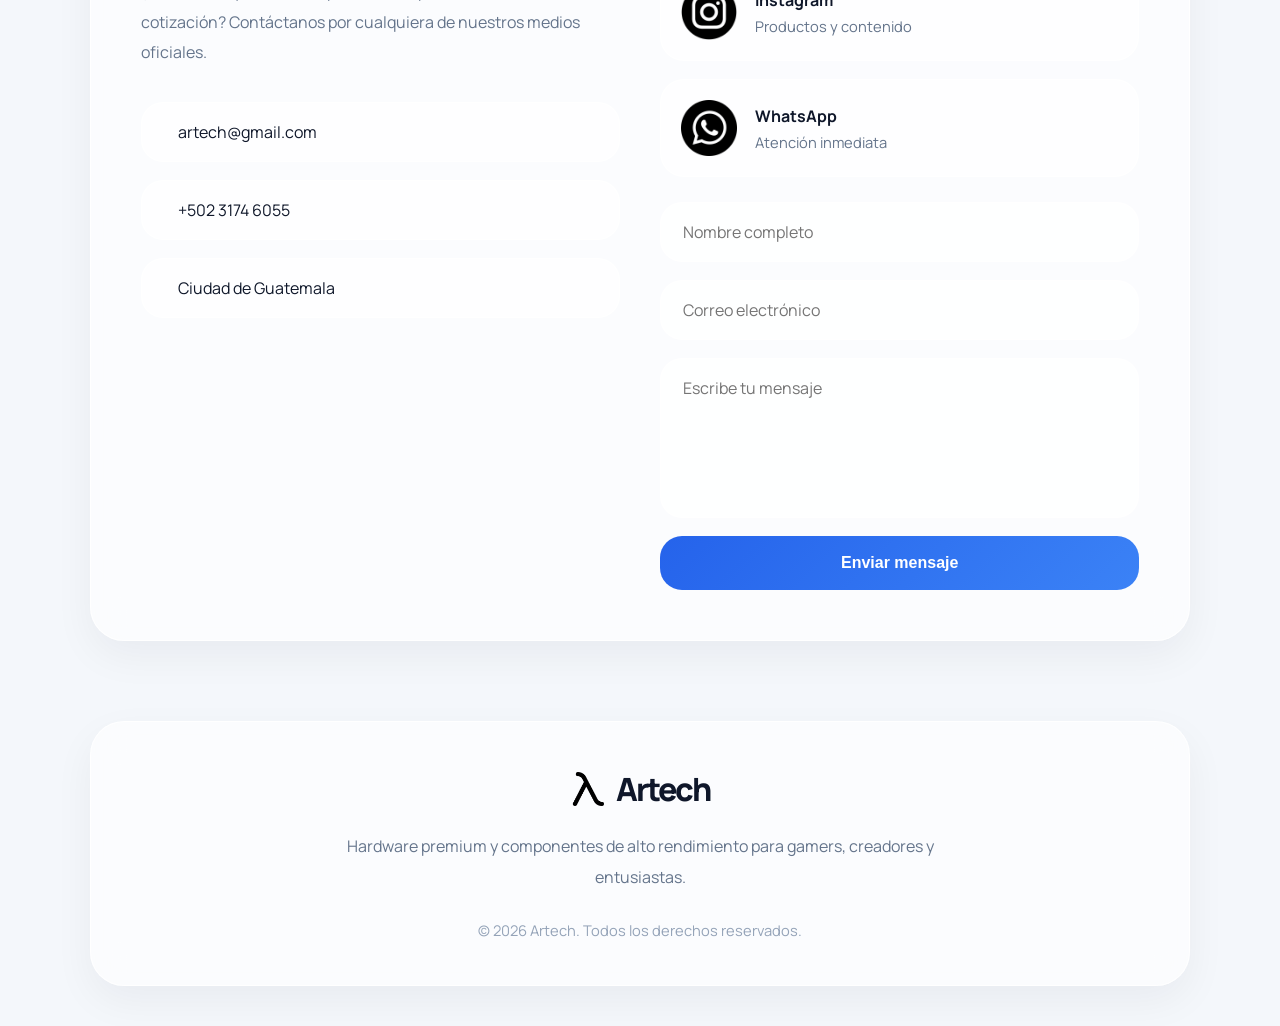
==== commit 9812de08: "Ultimos cambios" ====
--- a/Electronica.html
+++ b/Electronica.html
@@ -121,7 +121,7 @@
 
 <!-- COMPUTADORAS -->
 
-<section class="section" id="computadoras ">
+<section id="computadoras" class="section">
 
     <h2>
         Computadoras
@@ -677,8 +677,8 @@
 
 <!--TELEFONOS -->
 
-<section class="section"
-id="graficas">
+<section id="telefonos" class="section"
+>
 
     <h2>
         Telefonos
@@ -1231,7 +1231,7 @@
 </section>
 <!-- TABLETS-->
 
-<section class="section" id="ram">
+<section id="tablets" class="section" >
 
     <h2>Tablets</h2>
 
@@ -1582,7 +1582,7 @@
 </section>
 <!-- CONSOLAS -->
 
-<section class="section" id="almacenamiento">
+<section id="consolas" class="section" >
 
     <h2>Consolas</h2>
 
